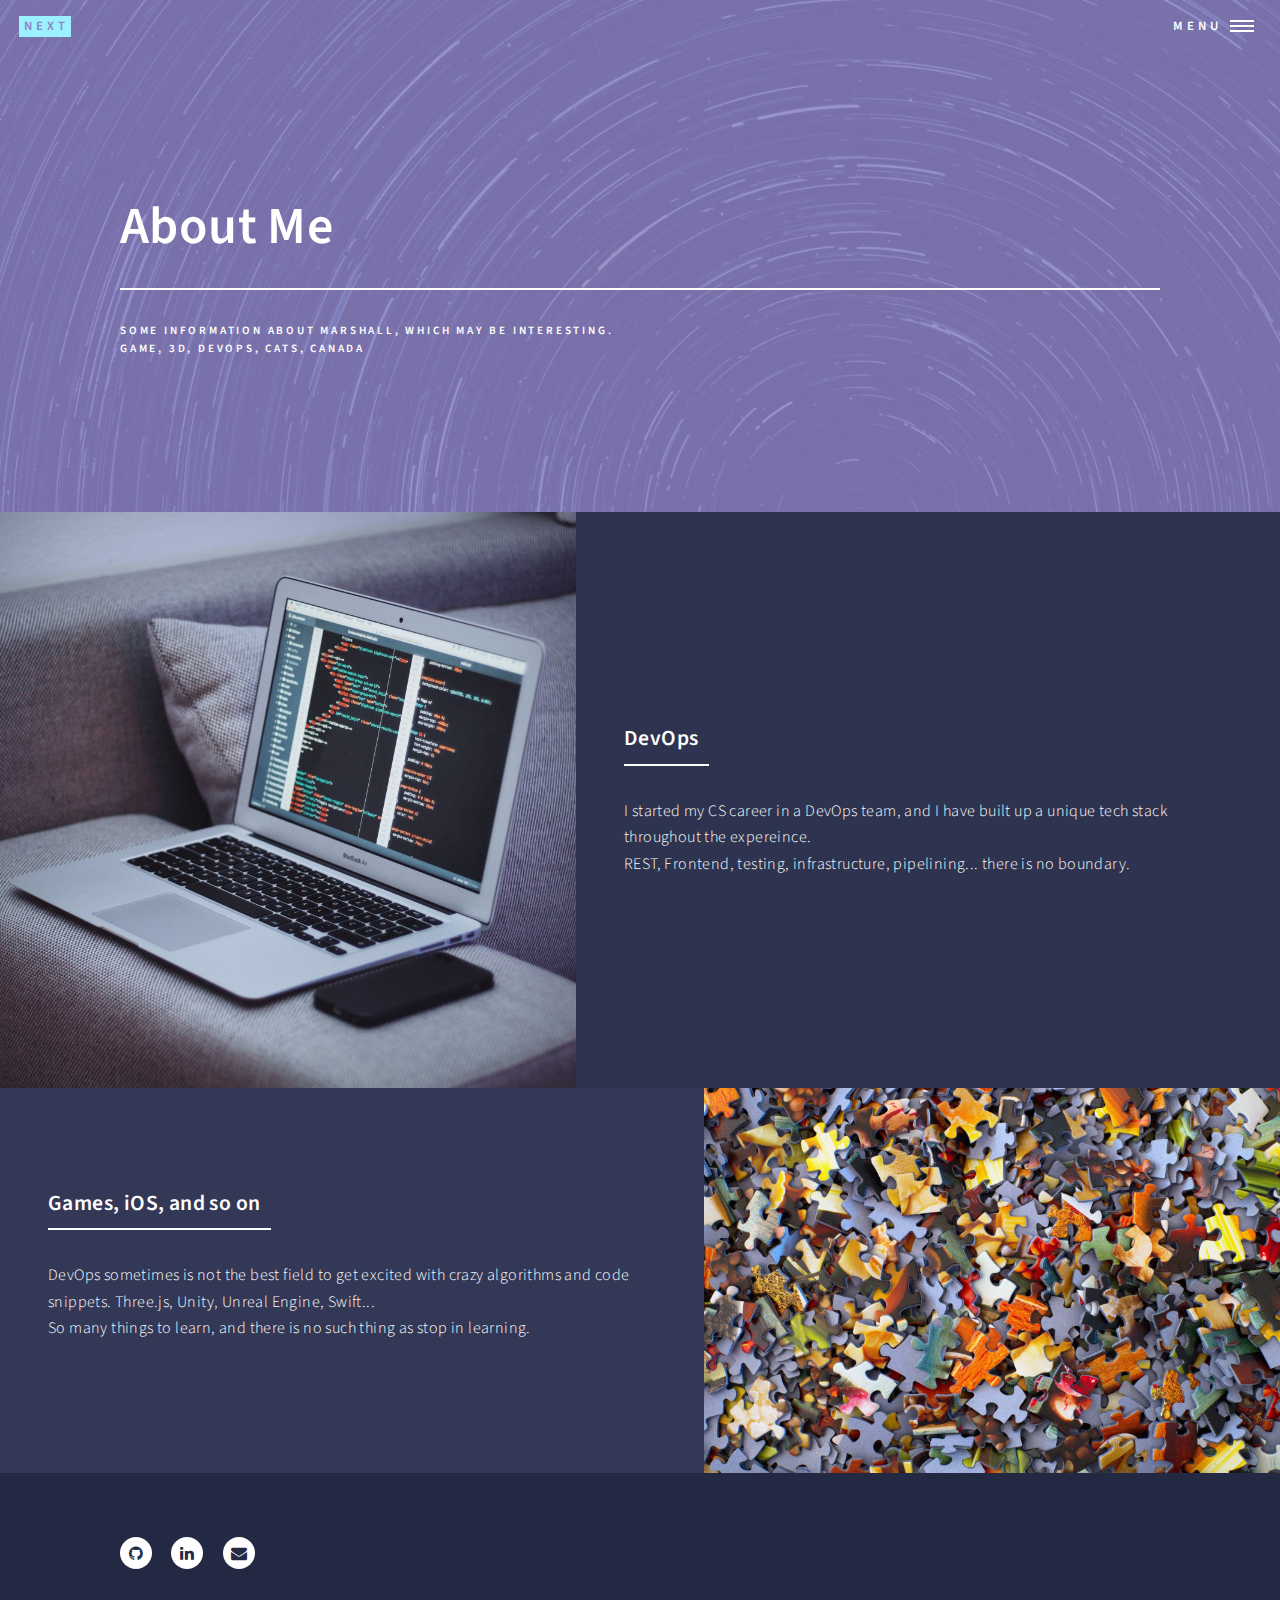
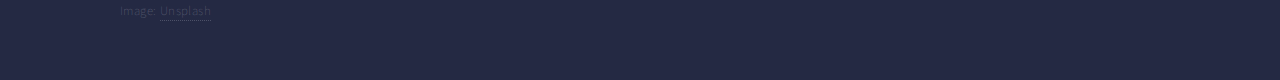
==== AboutMe.html @ 320ac121 "Merge pull request #1 from Marshall-Yun-Lee/floorplan-design" ====
<!DOCTYPE HTML>
<html>
	<head>
		<title>Marshall Lee</title>
		<meta charset="utf-8" />
		<meta name="viewport" content="width=device-width, initial-scale=1, user-scalable=no" />
		<link rel="stylesheet" href="assets/css/main.css" />
		<noscript><link rel="stylesheet" href="assets/css/noscript.css" /></noscript>
	</head>
	<body class="is-preload">

		<!-- Wrapper -->
			<div id="wrapper">

				<!-- Header -->
				<!-- Note: The "styleN" class below should match that of the banner element. -->
					<header id="header" class="alt style2">
						<a href="Portfolio.html" class="logo"><strong>NEXT</strong></a>
						<nav>
							<a href="#menu">Menu</a>
						</nav>
					</header>

				<!-- Menu -->
					<nav id="menu">
						<ul class="links">
							<li><a href="index.html">Home</a></li>
							<li><a href="AboutMe.html">About Me</a></li>
							<li><a href="Portfolio.html">Portfolio</a></li>
							<li><a href="contact.html">Contact Me</a></li>
						</ul>
					</nav>

				<!-- Banner -->
				<!-- Note: The "styleN" class below should match that of the header element. -->
					<section id="banner" class="style2">
						<div class="inner">
							<span class="image">
								<img src="images/metop.png" alt="" />
							</span>
							<header class="major">
								<h1>About Me</h1>
							</header>
							<div class="content">
								<p>Some information about Marshall, which may be interesting. <br/>
								Game, 3D, DevOps, Cats, Canada
								</p>
							</div>
						</div>
					</section>

				<!-- Main -->
					<div id="main">
						<!-- One -->
							<section id="one" class="spotlights">
								<section>
									<a href="#/" class="image">
										<img src="images/com.jpg" alt="" data-position="center center" />
									</a>
									<div class="content">
										<div class="inner">
											<header class="major">
												<h3>DevOps</h3>
											</header>
											<p>I started my CS career in a DevOps team, and I have built up a unique tech stack throughout the expereince. <br/>
											REST, Frontend, testing, infrastructure, pipelining... there is no boundary. </p>
										</div>
									</div>
								</section>
								<section>
									<a href="#/" class="image">
										<img src="images/puz.jpg" alt="" data-position="center center" />
									</a>
									<div class="content">
										<div class="inner">
											<header class="major">
												<h3>Games, iOS, and so on</h3>
											</header>
											<p>DevOps sometimes is not the best field to get excited with crazy algorithms and code snippets. Three.js, Unity, Unreal Engine, Swift...<br/>
												So many things to learn, and there is no such thing as stop in learning.</p>
											<ul class="actions">
												<!-- modify -->
												<!-- <li><a href="generic.html" class="button">Learn more</a></li> -->
											</ul>
										</div>
									</div>
								</section>
							</section>
					</div>
				<!-- Footer -->
					<footer id="footer">
						<div class="inner">
							<ul class="icons">
								<li><a href="https://github.com/Marshall-Yun-Lee" class="icon alt fa-github"><span class="label">GitHub</span></a></li>
								<li><a href="https://www.linkedin.com/in/marshallyunseoklee/" class="icon alt fa-linkedin"><span class="label">LinkedIn</span></a></li>
								<li><a href="mailto:marshall@marshallyunseoklee.com" class="icon alt fa-envelope"><span class="label">Email</span></a></li>

							</ul>
							<ul class="copyright">
								<li>Image: <a href="https://unsplash.com">Unsplash</a></li>
							</ul>
						</div>
					</footer>

			</div>

		<!-- Scripts -->
			<script src="assets/js/jquery.min.js"></script>
			<script src="assets/js/jquery.scrolly.min.js"></script>
			<script src="assets/js/jquery.scrollex.min.js"></script>
			<script src="assets/js/browser.min.js"></script>
			<script src="assets/js/breakpoints.min.js"></script>
			<script src="assets/js/util.js"></script>
			<script src="assets/js/main.js"></script>

	</body>
</html>
---- assets/css/main.css ----
@import url(font-awesome.min.css);
@import url("https://fonts.googleapis.com/css?family=Source+Sans+Pro:300,300italic,600,600italic");

/*
	Forty by HTML5 UP
	html5up.net | @ajlkn
	Free for personal and commercial use under the CCA 3.0 license (html5up.net/license)
*/

html, body, div, span, applet, object,
iframe, h1, h2, h3, h4, h5, h6, p, blockquote,
pre, a, abbr, acronym, address, big, cite,
code, del, dfn, em, img, ins, kbd, q, s, samp,
small, strike, strong, sub, sup, tt, var, b,
u, i, center, dl, dt, dd, ol, ul, li, fieldset,
form, label, legend, table, caption, tbody,
tfoot, thead, tr, th, td, article, aside,
canvas, details, embed, figure, figcaption,
footer, header, hgroup, menu, nav, output, ruby,
section, summary, time, mark, audio, video {
	margin: 0;
	padding: 0;
	border: 0;
	font-size: 100%;
	font: inherit;
	vertical-align: baseline;}

article, aside, details, figcaption, figure,
footer, header, hgroup, menu, nav, section {
	display: block;}

body {
	line-height: 1;
}

ol, ul {
	list-style: none;
}

blockquote, q {
	quotes: none;
}

	blockquote:before, blockquote:after, q:before, q:after {
		content: '';
		content: none;
	}

table {
	border-collapse: collapse;
	border-spacing: 0;
}

body {
	-webkit-text-size-adjust: none;
}

mark {
	background-color: transparent;
	color: inherit;
}

input::-moz-focus-inner {
	border: 0;
	padding: 0;
}

input, select, textarea {
	-moz-appearance: none;
	-webkit-appearance: none;
	-ms-appearance: none;
	appearance: none;
}

/* Basic */

	@-ms-viewport {
		width: device-width;
	}

	body {
		-ms-overflow-style: scrollbar;
	}

	@media screen and (max-width: 480px) {

		html, body {
			min-width: 320px;
		}

	}

	html {
		box-sizing: border-box;
	}

	*, *:before, *:after {
		box-sizing: inherit;
	}

	body {
		background: #242943;
	}

		body.is-preload *, body.is-preload *:before, body.is-preload *:after {
			-moz-animation: none !important;
			-webkit-animation: none !important;
			-ms-animation: none !important;
			animation: none !important;
			-moz-transition: none !important;
			-webkit-transition: none !important;
			-ms-transition: none !important;
			transition: none !important;
		}

/* Type */

	body, input, select, textarea {
		color: #ffffff;
		font-family: "Source Sans Pro", Helvetica, sans-serif;
		font-size: 17pt;
		font-weight: 300;
		letter-spacing: 0.025em;
		line-height: 1.65;
	}

		@media screen and (max-width: 1680px) {

			body, input, select, textarea {
				font-size: 14pt;
			}

		}

		@media screen and (max-width: 1280px) {

			body, input, select, textarea {
				font-size: 12pt;
			}

		}

		@media screen and (max-width: 360px) {

			body, input, select, textarea {
				font-size: 11pt;
			}

		}

	a {
		-moz-transition: color 0.2s ease-in-out, border-bottom-color 0.2s ease-in-out;
		-webkit-transition: color 0.2s ease-in-out, border-bottom-color 0.2s ease-in-out;
		-ms-transition: color 0.2s ease-in-out, border-bottom-color 0.2s ease-in-out;
		transition: color 0.2s ease-in-out, border-bottom-color 0.2s ease-in-out;
		border-bottom: dotted 1px;
		color: inherit;
		text-decoration: none;
	}

		a:hover {
			border-bottom-color: transparent;
			color: #9bf1ff !important;
		}

		a:active {
			color: #53e3fb !important;
		}

	strong, b {
		color: #ffffff;
		font-weight: 600;
	}

	em, i {
		font-style: italic;
	}

	p {
		margin: 0 0 2em 0;
	}

	h1, h2, h3, h4, h5, h6 {
		color: #ffffff;
		font-weight: 600;
		line-height: 1.65;
		margin: 0 0 1em 0;
	}

		h1 a, h2 a, h3 a, h4 a, h5 a, h6 a {
			color: inherit;
			border-bottom: 0;
		}

	h1 {
		font-size: 2.5em;
	}

	h2 {
		font-size: 1.75em;
	}

	h3 {
		font-size: 1.35em;
	}

	h4 {
		font-size: 1.1em;
	}

	h5 {
		font-size: 0.9em;
	}

	h6 {
		font-size: 0.7em;
	}

	@media screen and (max-width: 736px) {

		h1 {
			font-size: 2em;
		}

		h2 {
			font-size: 1.5em;
		}

		h3 {
			font-size: 1.25em;
		}

	}

	sub {
		font-size: 0.8em;
		position: relative;
		top: 0.5em;
	}

	sup {
		font-size: 0.8em;
		position: relative;
		top: -0.5em;
	}

	blockquote {
		border-left: solid 4px rgba(212, 212, 255, 0.1);
		font-style: italic;
		margin: 0 0 2em 0;
		padding: 0.5em 0 0.5em 2em;
	}

	code {
		background: rgba(212, 212, 255, 0.035);
		font-family: "Courier New", monospace;
		font-size: 0.9em;
		margin: 0 0.25em;
		padding: 0.25em 0.65em;
	}

	pre {
		-webkit-overflow-scrolling: touch;
		font-family: "Courier New", monospace;
		font-size: 0.9em;
		margin: 0 0 2em 0;
	}

		pre code {
			display: block;
			line-height: 1.75;
			padding: 1em 1.5em;
			overflow-x: auto;
		}

	hr {
		border: 0;
		border-bottom: solid 1px rgba(212, 212, 255, 0.1);
		margin: 2em 0;
	}

		hr.major {
			margin: 3em 0;
		}

	.align-left {
		text-align: left;
	}

	.align-center {
		text-align: center;
	}

	.align-right {
		text-align: right;
	}

/* Row */

	.row {
		display: flex;
		flex-wrap: wrap;
		box-sizing: border-box;
		align-items: stretch;
	}

		.row > * {
			box-sizing: border-box;
		}

		.row.gtr-uniform > * > :last-child {
			margin-bottom: 0;
		}

		.row.aln-left {
			justify-content: flex-start;
		}

		.row.aln-center {
			justify-content: center;
		}

		.row.aln-right {
			justify-content: flex-end;
		}

		.row.aln-top {
			align-items: flex-start;
		}

		.row.aln-middle {
			align-items: center;
		}

		.row.aln-bottom {
			align-items: flex-end;
		}

		.row > .imp {
			order: -1;
		}

		.row > .col-1 {
			width: 8.3333333333%;
		}

		.row > .off-1 {
			margin-left: 8.3333333333%;
		}

		.row > .col-2 {
			width: 16.6666666667%;
		}

		.row > .off-2 {
			margin-left: 16.6666666667%;
		}

		.row > .col-3 {
			width: 25%;
		}

		.row > .off-3 {
			margin-left: 25%;
		}

		.row > .col-4 {
			width: 33.3333333333%;
		}

		.row > .off-4 {
			margin-left: 33.3333333333%;
		}

		.row > .col-5 {
			width: 41.6666666667%;
		}

		.row > .off-5 {
			margin-left: 41.6666666667%;
		}

		.row > .col-6 {
			width: 50%;
		}

		.row > .off-6 {
			margin-left: 50%;
		}

		.row > .col-7 {
			width: 58.3333333333%;
		}

		.row > .off-7 {
			margin-left: 58.3333333333%;
		}

		.row > .col-8 {
			width: 66.6666666667%;
		}

		.row > .off-8 {
			margin-left: 66.6666666667%;
		}

		.row > .col-9 {
			width: 75%;
		}

		.row > .off-9 {
			margin-left: 75%;
		}

		.row > .col-10 {
			width: 83.3333333333%;
		}

		.row > .off-10 {
			margin-left: 83.3333333333%;
		}

		.row > .col-11 {
			width: 91.6666666667%;
		}

		.row > .off-11 {
			margin-left: 91.6666666667%;
		}

		.row > .col-12 {
			width: 100%;
		}

		.row > .off-12 {
			margin-left: 100%;
		}

		.row.gtr-0 {
			margin-top: 0;
			margin-left: 0em;
		}

			.row.gtr-0 > * {
				padding: 0 0 0 0em;
			}

			.row.gtr-0.gtr-uniform {
				margin-top: 0em;
			}

				.row.gtr-0.gtr-uniform > * {
					padding-top: 0em;
				}

		.row.gtr-25 {
			margin-top: 0;
			margin-left: -0.5em;
		}

			.row.gtr-25 > * {
				padding: 0 0 0 0.5em;
			}

			.row.gtr-25.gtr-uniform {
				margin-top: -0.5em;
			}

				.row.gtr-25.gtr-uniform > * {
					padding-top: 0.5em;
				}

		.row.gtr-50 {
			margin-top: 0;
			margin-left: -1em;
		}

			.row.gtr-50 > * {
				padding: 0 0 0 1em;
			}

			.row.gtr-50.gtr-uniform {
				margin-top: -1em;
			}

				.row.gtr-50.gtr-uniform > * {
					padding-top: 1em;
				}

		.row {
			margin-top: 0;
			margin-left: -2em;
		}

			.row > * {
				padding: 0 0 0 2em;
			}

			.row.gtr-uniform {
				margin-top: -2em;
			}

				.row.gtr-uniform > * {
					padding-top: 2em;
				}

		.row.gtr-150 {
			margin-top: 0;
			margin-left: -3em;
		}

			.row.gtr-150 > * {
				padding: 0 0 0 3em;
			}

			.row.gtr-150.gtr-uniform {
				margin-top: -3em;
			}

				.row.gtr-150.gtr-uniform > * {
					padding-top: 3em;
				}

		.row.gtr-200 {
			margin-top: 0;
			margin-left: -4em;
		}

			.row.gtr-200 > * {
				padding: 0 0 0 4em;
			}

			.row.gtr-200.gtr-uniform {
				margin-top: -4em;
			}

				.row.gtr-200.gtr-uniform > * {
					padding-top: 4em;
				}

		@media screen and (max-width: 1680px) {

			.row {
				display: flex;
				flex-wrap: wrap;
				box-sizing: border-box;
				align-items: stretch;
			}

				.row > * {
					box-sizing: border-box;
				}

				.row.gtr-uniform > * > :last-child {
					margin-bottom: 0;
				}

				.row.aln-left {
					justify-content: flex-start;
				}

				.row.aln-center {
					justify-content: center;
				}

				.row.aln-right {
					justify-content: flex-end;
				}

				.row.aln-top {
					align-items: flex-start;
				}

				.row.aln-middle {
					align-items: center;
				}

				.row.aln-bottom {
					align-items: flex-end;
				}

				.row > .imp-xlarge {
					order: -1;
				}

				.row > .col-1-xlarge {
					width: 8.3333333333%;
				}

				.row > .off-1-xlarge {
					margin-left: 8.3333333333%;
				}

				.row > .col-2-xlarge {
					width: 16.6666666667%;
				}

				.row > .off-2-xlarge {
					margin-left: 16.6666666667%;
				}

				.row > .col-3-xlarge {
					width: 25%;
				}

				.row > .off-3-xlarge {
					margin-left: 25%;
				}

				.row > .col-4-xlarge {
					width: 33.3333333333%;
				}

				.row > .off-4-xlarge {
					margin-left: 33.3333333333%;
				}

				.row > .col-5-xlarge {
					width: 41.6666666667%;
				}

				.row > .off-5-xlarge {
					margin-left: 41.6666666667%;
				}

				.row > .col-6-xlarge {
					width: 50%;
				}

				.row > .off-6-xlarge {
					margin-left: 50%;
				}

				.row > .col-7-xlarge {
					width: 58.3333333333%;
				}

				.row > .off-7-xlarge {
					margin-left: 58.3333333333%;
				}

				.row > .col-8-xlarge {
					width: 66.6666666667%;
				}

				.row > .off-8-xlarge {
					margin-left: 66.6666666667%;
				}

				.row > .col-9-xlarge {
					width: 75%;
				}

				.row > .off-9-xlarge {
					margin-left: 75%;
				}

				.row > .col-10-xlarge {
					width: 83.3333333333%;
				}

				.row > .off-10-xlarge {
					margin-left: 83.3333333333%;
				}

				.row > .col-11-xlarge {
					width: 91.6666666667%;
				}

				.row > .off-11-xlarge {
					margin-left: 91.6666666667%;
				}

				.row > .col-12-xlarge {
					width: 100%;
				}

				.row > .off-12-xlarge {
					margin-left: 100%;
				}

				.row.gtr-0 {
					margin-top: 0;
					margin-left: 0em;
				}

					.row.gtr-0 > * {
						padding: 0 0 0 0em;
					}

					.row.gtr-0.gtr-uniform {
						margin-top: 0em;
					}

						.row.gtr-0.gtr-uniform > * {
							padding-top: 0em;
						}

				.row.gtr-25 {
					margin-top: 0;
					margin-left: -0.5em;
				}

					.row.gtr-25 > * {
						padding: 0 0 0 0.5em;
					}

					.row.gtr-25.gtr-uniform {
						margin-top: -0.5em;
					}

						.row.gtr-25.gtr-uniform > * {
							padding-top: 0.5em;
						}

				.row.gtr-50 {
					margin-top: 0;
					margin-left: -1em;
				}

					.row.gtr-50 > * {
						padding: 0 0 0 1em;
					}

					.row.gtr-50.gtr-uniform {
						margin-top: -1em;
					}

						.row.gtr-50.gtr-uniform > * {
							padding-top: 1em;
						}

				.row {
					margin-top: 0;
					margin-left: -2em;
				}

					.row > * {
						padding: 0 0 0 2em;
					}

					.row.gtr-uniform {
						margin-top: -2em;
					}

						.row.gtr-uniform > * {
							padding-top: 2em;
						}

				.row.gtr-150 {
					margin-top: 0;
					margin-left: -3em;
				}

					.row.gtr-150 > * {
						padding: 0 0 0 3em;
					}

					.row.gtr-150.gtr-uniform {
						margin-top: -3em;
					}

						.row.gtr-150.gtr-uniform > * {
							padding-top: 3em;
						}

				.row.gtr-200 {
					margin-top: 0;
					margin-left: -4em;
				}

					.row.gtr-200 > * {
						padding: 0 0 0 4em;
					}

					.row.gtr-200.gtr-uniform {
						margin-top: -4em;
					}

						.row.gtr-200.gtr-uniform > * {
							padding-top: 4em;
						}

		}

		@media screen and (max-width: 1280px) {

			.row {
				display: flex;
				flex-wrap: wrap;
				box-sizing: border-box;
				align-items: stretch;
			}

				.row > * {
					box-sizing: border-box;
				}

				.row.gtr-uniform > * > :last-child {
					margin-bottom: 0;
				}

				.row.aln-left {
					justify-content: flex-start;
				}

				.row.aln-center {
					justify-content: center;
				}

				.row.aln-right {
					justify-content: flex-end;
				}

				.row.aln-top {
					align-items: flex-start;
				}

				.row.aln-middle {
					align-items: center;
				}

				.row.aln-bottom {
					align-items: flex-end;
				}

				.row > .imp-large {
					order: -1;
				}

				.row > .col-1-large {
					width: 8.3333333333%;
				}

				.row > .off-1-large {
					margin-left: 8.3333333333%;
				}

				.row > .col-2-large {
					width: 16.6666666667%;
				}

				.row > .off-2-large {
					margin-left: 16.6666666667%;
				}

				.row > .col-3-large {
					width: 25%;
				}

				.row > .off-3-large {
					margin-left: 25%;
				}

				.row > .col-4-large {
					width: 33.3333333333%;
				}

				.row > .off-4-large {
					margin-left: 33.3333333333%;
				}

				.row > .col-5-large {
					width: 41.6666666667%;
				}

				.row > .off-5-large {
					margin-left: 41.6666666667%;
				}

				.row > .col-6-large {
					width: 50%;
				}

				.row > .off-6-large {
					margin-left: 50%;
				}

				.row > .col-7-large {
					width: 58.3333333333%;
				}

				.row > .off-7-large {
					margin-left: 58.3333333333%;
				}

				.row > .col-8-large {
					width: 66.6666666667%;
				}

				.row > .off-8-large {
					margin-left: 66.6666666667%;
				}

				.row > .col-9-large {
					width: 75%;
				}

				.row > .off-9-large {
					margin-left: 75%;
				}

				.row > .col-10-large {
					width: 83.3333333333%;
				}

				.row > .off-10-large {
					margin-left: 83.3333333333%;
				}

				.row > .col-11-large {
					width: 91.6666666667%;
				}

				.row > .off-11-large {
					margin-left: 91.6666666667%;
				}

				.row > .col-12-large {
					width: 100%;
				}

				.row > .off-12-large {
					margin-left: 100%;
				}

				.row.gtr-0 {
					margin-top: 0;
					margin-left: 0em;
				}

					.row.gtr-0 > * {
						padding: 0 0 0 0em;
					}

					.row.gtr-0.gtr-uniform {
						margin-top: 0em;
					}

						.row.gtr-0.gtr-uniform > * {
							padding-top: 0em;
						}

				.row.gtr-25 {
					margin-top: 0;
					margin-left: -0.375em;
				}

					.row.gtr-25 > * {
						padding: 0 0 0 0.375em;
					}

					.row.gtr-25.gtr-uniform {
						margin-top: -0.375em;
					}

						.row.gtr-25.gtr-uniform > * {
							padding-top: 0.375em;
						}

				.row.gtr-50 {
					margin-top: 0;
					margin-left: -0.75em;
				}

					.row.gtr-50 > * {
						padding: 0 0 0 0.75em;
					}

					.row.gtr-50.gtr-uniform {
						margin-top: -0.75em;
					}

						.row.gtr-50.gtr-uniform > * {
							padding-top: 0.75em;
						}

				.row {
					margin-top: 0;
					margin-left: -1.5em;
				}

					.row > * {
						padding: 0 0 0 1.5em;
					}

					.row.gtr-uniform {
						margin-top: -1.5em;
					}

						.row.gtr-uniform > * {
							padding-top: 1.5em;
						}

				.row.gtr-150 {
					margin-top: 0;
					margin-left: -2.25em;
				}

					.row.gtr-150 > * {
						padding: 0 0 0 2.25em;
					}

					.row.gtr-150.gtr-uniform {
						margin-top: -2.25em;
					}

						.row.gtr-150.gtr-uniform > * {
							padding-top: 2.25em;
						}

				.row.gtr-200 {
					margin-top: 0;
					margin-left: -3em;
				}

					.row.gtr-200 > * {
						padding: 0 0 0 3em;
					}

					.row.gtr-200.gtr-uniform {
						margin-top: -3em;
					}

						.row.gtr-200.gtr-uniform > * {
							padding-top: 3em;
						}

		}

		@media screen and (max-width: 980px) {

			.row {
				display: flex;
				flex-wrap: wrap;
				box-sizing: border-box;
				align-items: stretch;
			}

				.row > * {
					box-sizing: border-box;
				}

				.row.gtr-uniform > * > :last-child {
					margin-bottom: 0;
				}

				.row.aln-left {
					justify-content: flex-start;
				}

				.row.aln-center {
					justify-content: center;
				}

				.row.aln-right {
					justify-content: flex-end;
				}

				.row.aln-top {
					align-items: flex-start;
				}

				.row.aln-middle {
					align-items: center;
				}

				.row.aln-bottom {
					align-items: flex-end;
				}

				.row > .imp-medium {
					order: -1;
				}

				.row > .col-1-medium {
					width: 8.3333333333%;
				}

				.row > .off-1-medium {
					margin-left: 8.3333333333%;
				}

				.row > .col-2-medium {
					width: 16.6666666667%;
				}

				.row > .off-2-medium {
					margin-left: 16.6666666667%;
				}

				.row > .col-3-medium {
					width: 25%;
				}

				.row > .off-3-medium {
					margin-left: 25%;
				}

				.row > .col-4-medium {
					width: 33.3333333333%;
				}

				.row > .off-4-medium {
					margin-left: 33.3333333333%;
				}

				.row > .col-5-medium {
					width: 41.6666666667%;
				}

				.row > .off-5-medium {
					margin-left: 41.6666666667%;
				}

				.row > .col-6-medium {
					width: 50%;
				}

				.row > .off-6-medium {
					margin-left: 50%;
				}

				.row > .col-7-medium {
					width: 58.3333333333%;
				}

				.row > .off-7-medium {
					margin-left: 58.3333333333%;
				}

				.row > .col-8-medium {
					width: 66.6666666667%;
				}

				.row > .off-8-medium {
					margin-left: 66.6666666667%;
				}

				.row > .col-9-medium {
					width: 75%;
				}

				.row > .off-9-medium {
					margin-left: 75%;
				}

				.row > .col-10-medium {
					width: 83.3333333333%;
				}

				.row > .off-10-medium {
					margin-left: 83.3333333333%;
				}

				.row > .col-11-medium {
					width: 91.6666666667%;
				}

				.row > .off-11-medium {
					margin-left: 91.6666666667%;
				}

				.row > .col-12-medium {
					width: 100%;
				}

				.row > .off-12-medium {
					margin-left: 100%;
				}

				.row.gtr-0 {
					margin-top: 0;
					margin-left: 0em;
				}

					.row.gtr-0 > * {
						padding: 0 0 0 0em;
					}

					.row.gtr-0.gtr-uniform {
						margin-top: 0em;
					}

						.row.gtr-0.gtr-uniform > * {
							padding-top: 0em;
						}

				.row.gtr-25 {
					margin-top: 0;
					margin-left: -0.375em;
				}

					.row.gtr-25 > * {
						padding: 0 0 0 0.375em;
					}

					.row.gtr-25.gtr-uniform {
						margin-top: -0.375em;
					}

						.row.gtr-25.gtr-uniform > * {
							padding-top: 0.375em;
						}

				.row.gtr-50 {
					margin-top: 0;
					margin-left: -0.75em;
				}

					.row.gtr-50 > * {
						padding: 0 0 0 0.75em;
					}

					.row.gtr-50.gtr-uniform {
						margin-top: -0.75em;
					}

						.row.gtr-50.gtr-uniform > * {
							padding-top: 0.75em;
						}

				.row {
					margin-top: 0;
					margin-left: -1.5em;
				}

					.row > * {
						padding: 0 0 0 1.5em;
					}

					.row.gtr-uniform {
						margin-top: -1.5em;
					}

						.row.gtr-uniform > * {
							padding-top: 1.5em;
						}

				.row.gtr-150 {
					margin-top: 0;
					margin-left: -2.25em;
				}

					.row.gtr-150 > * {
						padding: 0 0 0 2.25em;
					}

					.row.gtr-150.gtr-uniform {
						margin-top: -2.25em;
					}

						.row.gtr-150.gtr-uniform > * {
							padding-top: 2.25em;
						}

				.row.gtr-200 {
					margin-top: 0;
					margin-left: -3em;
				}

					.row.gtr-200 > * {
						padding: 0 0 0 3em;
					}

					.row.gtr-200.gtr-uniform {
						margin-top: -3em;
					}

						.row.gtr-200.gtr-uniform > * {
							padding-top: 3em;
						}

		}

		@media screen and (max-width: 736px) {

			.row {
				display: flex;
				flex-wrap: wrap;
				box-sizing: border-box;
				align-items: stretch;
			}

				.row > * {
					box-sizing: border-box;
				}

				.row.gtr-uniform > * > :last-child {
					margin-bottom: 0;
				}

				.row.aln-left {
					justify-content: flex-start;
				}

				.row.aln-center {
					justify-content: center;
				}

				.row.aln-right {
					justify-content: flex-end;
				}

				.row.aln-top {
					align-items: flex-start;
				}

				.row.aln-middle {
					align-items: center;
				}

				.row.aln-bottom {
					align-items: flex-end;
				}

				.row > .imp-small {
					order: -1;
				}

				.row > .col-1-small {
					width: 8.3333333333%;
				}

				.row > .off-1-small {
					margin-left: 8.3333333333%;
				}

				.row > .col-2-small {
					width: 16.6666666667%;
				}

				.row > .off-2-small {
					margin-left: 16.6666666667%;
				}

				.row > .col-3-small {
					width: 25%;
				}

				.row > .off-3-small {
					margin-left: 25%;
				}

				.row > .col-4-small {
					width: 33.3333333333%;
				}

				.row > .off-4-small {
					margin-left: 33.3333333333%;
				}

				.row > .col-5-small {
					width: 41.6666666667%;
				}

				.row > .off-5-small {
					margin-left: 41.6666666667%;
				}

				.row > .col-6-small {
					width: 50%;
				}

				.row > .off-6-small {
					margin-left: 50%;
				}

				.row > .col-7-small {
					width: 58.3333333333%;
				}

				.row > .off-7-small {
					margin-left: 58.3333333333%;
				}

				.row > .col-8-small {
					width: 66.6666666667%;
				}

				.row > .off-8-small {
					margin-left: 66.6666666667%;
				}

				.row > .col-9-small {
					width: 75%;
				}

				.row > .off-9-small {
					margin-left: 75%;
				}

				.row > .col-10-small {
					width: 83.3333333333%;
				}

				.row > .off-10-small {
					margin-left: 83.3333333333%;
				}

				.row > .col-11-small {
					width: 91.6666666667%;
				}

				.row > .off-11-small {
					margin-left: 91.6666666667%;
				}

				.row > .col-12-small {
					width: 100%;
				}

				.row > .off-12-small {
					margin-left: 100%;
				}

				.row.gtr-0 {
					margin-top: 0;
					margin-left: 0em;
				}

					.row.gtr-0 > * {
						padding: 0 0 0 0em;
					}

					.row.gtr-0.gtr-uniform {
						margin-top: 0em;
					}

						.row.gtr-0.gtr-uniform > * {
							padding-top: 0em;
						}

				.row.gtr-25 {
					margin-top: 0;
					margin-left: -0.3125em;
				}

					.row.gtr-25 > * {
						padding: 0 0 0 0.3125em;
					}

					.row.gtr-25.gtr-uniform {
						margin-top: -0.3125em;
					}

						.row.gtr-25.gtr-uniform > * {
							padding-top: 0.3125em;
						}

				.row.gtr-50 {
					margin-top: 0;
					margin-left: -0.625em;
				}

					.row.gtr-50 > * {
						padding: 0 0 0 0.625em;
					}

					.row.gtr-50.gtr-uniform {
						margin-top: -0.625em;
					}

						.row.gtr-50.gtr-uniform > * {
							padding-top: 0.625em;
						}

				.row {
					margin-top: 0;
					margin-left: -1.25em;
				}

					.row > * {
						padding: 0 0 0 1.25em;
					}

					.row.gtr-uniform {
						margin-top: -1.25em;
					}

						.row.gtr-uniform > * {
							padding-top: 1.25em;
						}

				.row.gtr-150 {
					margin-top: 0;
					margin-left: -1.875em;
				}

					.row.gtr-150 > * {
						padding: 0 0 0 1.875em;
					}

					.row.gtr-150.gtr-uniform {
						margin-top: -1.875em;
					}

						.row.gtr-150.gtr-uniform > * {
							padding-top: 1.875em;
						}

				.row.gtr-200 {
					margin-top: 0;
					margin-left: -2.5em;
				}

					.row.gtr-200 > * {
						padding: 0 0 0 2.5em;
					}

					.row.gtr-200.gtr-uniform {
						margin-top: -2.5em;
					}

						.row.gtr-200.gtr-uniform > * {
							padding-top: 2.5em;
						}

		}

		@media screen and (max-width: 480px) {

			.row {
				display: flex;
				flex-wrap: wrap;
				box-sizing: border-box;
				align-items: stretch;
			}

				.row > * {
					box-sizing: border-box;
				}

				.row.gtr-uniform > * > :last-child {
					margin-bottom: 0;
				}

				.row.aln-left {
					justify-content: flex-start;
				}

				.row.aln-center {
					justify-content: center;
				}

				.row.aln-right {
					justify-content: flex-end;
				}

				.row.aln-top {
					align-items: flex-start;
				}

				.row.aln-middle {
					align-items: center;
				}

				.row.aln-bottom {
					align-items: flex-end;
				}

				.row > .imp-xsmall {
					order: -1;
				}

				.row > .col-1-xsmall {
					width: 8.3333333333%;
				}

				.row > .off-1-xsmall {
					margin-left: 8.3333333333%;
				}

				.row > .col-2-xsmall {
					width: 16.6666666667%;
				}

				.row > .off-2-xsmall {
					margin-left: 16.6666666667%;
				}

				.row > .col-3-xsmall {
					width: 25%;
				}

				.row > .off-3-xsmall {
					margin-left: 25%;
				}

				.row > .col-4-xsmall {
					width: 33.3333333333%;
				}

				.row > .off-4-xsmall {
					margin-left: 33.3333333333%;
				}

				.row > .col-5-xsmall {
					width: 41.6666666667%;
				}

				.row > .off-5-xsmall {
					margin-left: 41.6666666667%;
				}

				.row > .col-6-xsmall {
					width: 50%;
				}

				.row > .off-6-xsmall {
					margin-left: 50%;
				}

				.row > .col-7-xsmall {
					width: 58.3333333333%;
				}

				.row > .off-7-xsmall {
					margin-left: 58.3333333333%;
				}

				.row > .col-8-xsmall {
					width: 66.6666666667%;
				}

				.row > .off-8-xsmall {
					margin-left: 66.6666666667%;
				}

				.row > .col-9-xsmall {
					width: 75%;
				}

				.row > .off-9-xsmall {
					margin-left: 75%;
				}

				.row > .col-10-xsmall {
					width: 83.3333333333%;
				}

				.row > .off-10-xsmall {
					margin-left: 83.3333333333%;
				}

				.row > .col-11-xsmall {
					width: 91.6666666667%;
				}

				.row > .off-11-xsmall {
					margin-left: 91.6666666667%;
				}

				.row > .col-12-xsmall {
					width: 100%;
				}

				.row > .off-12-xsmall {
					margin-left: 100%;
				}

				.row.gtr-0 {
					margin-top: 0;
					margin-left: 0em;
				}

					.row.gtr-0 > * {
						padding: 0 0 0 0em;
					}

					.row.gtr-0.gtr-uniform {
						margin-top: 0em;
					}

						.row.gtr-0.gtr-uniform > * {
							padding-top: 0em;
						}

				.row.gtr-25 {
					margin-top: 0;
					margin-left: -0.3125em;
				}

					.row.gtr-25 > * {
						padding: 0 0 0 0.3125em;
					}

					.row.gtr-25.gtr-uniform {
						margin-top: -0.3125em;
					}

						.row.gtr-25.gtr-uniform > * {
							padding-top: 0.3125em;
						}

				.row.gtr-50 {
					margin-top: 0;
					margin-left: -0.625em;
				}

					.row.gtr-50 > * {
						padding: 0 0 0 0.625em;
					}

					.row.gtr-50.gtr-uniform {
						margin-top: -0.625em;
					}

						.row.gtr-50.gtr-uniform > * {
							padding-top: 0.625em;
						}

				.row {
					margin-top: 0;
					margin-left: -1.25em;
				}

					.row > * {
						padding: 0 0 0 1.25em;
					}

					.row.gtr-uniform {
						margin-top: -1.25em;
					}

						.row.gtr-uniform > * {
							padding-top: 1.25em;
						}

				.row.gtr-150 {
					margin-top: 0;
					margin-left: -1.875em;
				}

					.row.gtr-150 > * {
						padding: 0 0 0 1.875em;
					}

					.row.gtr-150.gtr-uniform {
						margin-top: -1.875em;
					}

						.row.gtr-150.gtr-uniform > * {
							padding-top: 1.875em;
						}

				.row.gtr-200 {
					margin-top: 0;
					margin-left: -2.5em;
				}

					.row.gtr-200 > * {
						padding: 0 0 0 2.5em;
					}

					.row.gtr-200.gtr-uniform {
						margin-top: -2.5em;
					}

						.row.gtr-200.gtr-uniform > * {
							padding-top: 2.5em;
						}

		}

/* Section/Article */

	section.special, article.special {
		text-align: center;
	}

	header.major {
		width: -moz-max-content;
		width: -webkit-max-content;
		width: -ms-max-content;
		width: max-content;
		margin-bottom: 2em;
	}

		header.major > :first-child {
			margin-bottom: 0;
			width: calc(100% + 0.5em);
		}

			header.major > :first-child:after {
				content: '';
				background-color: #ffffff;
				display: block;
				height: 2px;
				margin: 0.325em 0 0.5em 0;
				width: 100%;
			}

		header.major > p {
			font-size: 0.7em;
			font-weight: 600;
			letter-spacing: 0.25em;
			margin-bottom: 0;
			text-transform: uppercase;
		}

		body.is-ie header.major > :first-child:after {
			max-width: 9em;
		}

		body.is-ie header.major > h1:after {
			max-width: 100% !important;
		}

	@media screen and (max-width: 736px) {

		header.major > p br {
			display: none;
		}

	}

/* Form */

	form {
		margin: 0 0 2em 0;
	}

		form > :last-child {
			margin-bottom: 0;
		}

		form > .fields {
			display: -moz-flex;
			display: -webkit-flex;
			display: -ms-flex;
			display: flex;
			-moz-flex-wrap: wrap;
			-webkit-flex-wrap: wrap;
			-ms-flex-wrap: wrap;
			flex-wrap: wrap;
			width: calc(100% + 3em);
			margin: -1.5em 0 2em -1.5em;
		}

			form > .fields > .field {
				-moz-flex-grow: 0;
				-webkit-flex-grow: 0;
				-ms-flex-grow: 0;
				flex-grow: 0;
				-moz-flex-shrink: 0;
				-webkit-flex-shrink: 0;
				-ms-flex-shrink: 0;
				flex-shrink: 0;
				padding: 1.5em 0 0 1.5em;
				width: calc(100% - 1.5em);
			}

				form > .fields > .field.half {
					width: calc(50% - 0.75em);
				}

				form > .fields > .field.third {
					width: calc(100%/3 - 0.5em);
				}

				form > .fields > .field.quarter {
					width: calc(25% - 0.375em);
				}

		@media screen and (max-width: 480px) {

			form > .fields {
				width: calc(100% + 3em);
				margin: -1.5em 0 2em -1.5em;
			}

				form > .fields > .field {
					padding: 1.5em 0 0 1.5em;
					width: calc(100% - 1.5em);
				}

					form > .fields > .field.half {
						width: calc(100% - 1.5em);
					}

					form > .fields > .field.third {
						width: calc(100% - 1.5em);
					}

					form > .fields > .field.quarter {
						width: calc(100% - 1.5em);
					}

		}

	label {
		color: #ffffff;
		display: block;
		font-size: 0.8em;
		font-weight: 600;
		letter-spacing: 0.25em;
		margin: 0 0 1em 0;
		text-transform: uppercase;
	}

	input[type="text"],
	input[type="password"],
	input[type="email"],
	input[type="tel"],
	input[type="search"],
	input[type="url"],
	select,
	textarea {
		-moz-appearance: none;
		-webkit-appearance: none;
		-ms-appearance: none;
		appearance: none;
		background: rgba(212, 212, 255, 0.035);
		border: none;
		border-radius: 0;
		color: inherit;
		display: block;
		outline: 0;
		padding: 0 1em;
		text-decoration: none;
		width: 100%;
	}

		input[type="text"]:invalid,
		input[type="password"]:invalid,
		input[type="email"]:invalid,
		input[type="tel"]:invalid,
		input[type="search"]:invalid,
		input[type="url"]:invalid,
		select:invalid,
		textarea:invalid {
			box-shadow: none;
		}

		input[type="text"]:focus,
		input[type="password"]:focus,
		input[type="email"]:focus,
		input[type="tel"]:focus,
		input[type="search"]:focus,
		input[type="url"]:focus,
		select:focus,
		textarea:focus {
			border-color: #9bf1ff;
			box-shadow: 0 0 0 2px #9bf1ff;
		}

	select {
		background-image: url("data:image/svg+xml;charset=utf8,%3Csvg xmlns='http://www.w3.org/2000/svg' width='40' height='40' preserveAspectRatio='none' viewBox='0 0 40 40'%3E%3Cpath d='M9.4,12.3l10.4,10.4l10.4-10.4c0.2-0.2,0.5-0.4,0.9-0.4c0.3,0,0.6,0.1,0.9,0.4l3.3,3.3c0.2,0.2,0.4,0.5,0.4,0.9 c0,0.4-0.1,0.6-0.4,0.9L20.7,31.9c-0.2,0.2-0.5,0.4-0.9,0.4c-0.3,0-0.6-0.1-0.9-0.4L4.3,17.3c-0.2-0.2-0.4-0.5-0.4-0.9 c0-0.4,0.1-0.6,0.4-0.9l3.3-3.3c0.2-0.2,0.5-0.4,0.9-0.4S9.1,12.1,9.4,12.3z' fill='rgba(212, 212, 255, 0.1)' /%3E%3C/svg%3E");
		background-size: 1.25rem;
		background-repeat: no-repeat;
		background-position: calc(100% - 1rem) center;
		height: 2.75em;
		padding-right: 2.75em;
		text-overflow: ellipsis;
	}

		select option {
			color: #ffffff;
			background: #242943;
		}

		select:focus::-ms-value {
			background-color: transparent;
		}

		select::-ms-expand {
			display: none;
		}

	input[type="text"],
	input[type="password"],
	input[type="email"],
	input[type="tel"],
	input[type="search"],
	input[type="url"],
	select {
		height: 2.75em;
	}

	textarea {
		padding: 0.75em 1em;
	}

	input[type="checkbox"],
	input[type="radio"] {
		-moz-appearance: none;
		-webkit-appearance: none;
		-ms-appearance: none;
		appearance: none;
		display: block;
		float: left;
		margin-right: -2em;
		opacity: 0;
		width: 1em;
		z-index: -1;
	}

		input[type="checkbox"] + label,
		input[type="radio"] + label {
			text-decoration: none;
			color: #ffffff;
			cursor: pointer;
			display: inline-block;
			font-weight: 300;
			padding-left: 2.65em;
			padding-right: 0.75em;
			position: relative;
		}

			input[type="checkbox"] + label:before,
			input[type="radio"] + label:before {
				-moz-osx-font-smoothing: grayscale;
				-webkit-font-smoothing: antialiased;
				font-family: FontAwesome;
				font-style: normal;
				font-weight: normal;
				text-transform: none !important;
			}

			input[type="checkbox"] + label:before,
			input[type="radio"] + label:before {
				background: rgba(212, 212, 255, 0.035);
				content: '';
				display: inline-block;
				height: 1.65em;
				left: 0;
				letter-spacing: 0;
				line-height: 1.58125em;
				position: absolute;
				text-align: center;
				top: 0;
				width: 1.65em;
			}

		input[type="checkbox"]:checked + label:before,
		input[type="radio"]:checked + label:before {
			background: #ffffff;
			border-color: #9bf1ff;
			content: '\f00c';
			color: #242943;
		}

		input[type="checkbox"]:focus + label:before,
		input[type="radio"]:focus + label:before {
			box-shadow: 0 0 0 2px #9bf1ff;
		}

	input[type="radio"] + label:before {
		border-radius: 100%;
	}

	::-webkit-input-placeholder {
		color: rgba(244, 244, 255, 0.2) !important;
		opacity: 1.0;
	}

	:-moz-placeholder {
		color: rgba(244, 244, 255, 0.2) !important;
		opacity: 1.0;
	}

	::-moz-placeholder {
		color: rgba(244, 244, 255, 0.2) !important;
		opacity: 1.0;
	}

	:-ms-input-placeholder {
		color: rgba(244, 244, 255, 0.2) !important;
		opacity: 1.0;
	}

/* Box */

	.box {
		border: solid 1px rgba(212, 212, 255, 0.1);
		margin-bottom: 2em;
		padding: 1.5em;
	}

		.box > :last-child,
		.box > :last-child > :last-child,
		.box > :last-child > :last-child > :last-child {
			margin-bottom: 0;
		}

		.box.alt {
			border: 0;
			border-radius: 0;
			padding: 0;
		}

/* Icon */

	.icon {
		text-decoration: none;
		border-bottom: none;
		position: relative;
	}

		.icon:before {
			-moz-osx-font-smoothing: grayscale;
			-webkit-font-smoothing: antialiased;
			font-family: FontAwesome;
			font-style: normal;
			font-weight: normal;
			text-transform: none !important;
		}

		.icon > .label {
			display: none;
		}

		.icon.alt:before {
			background-color: #ffffff;
			border-radius: 100%;
			color: #242943;
			display: inline-block;
			height: 2em;
			line-height: 2em;
			text-align: center;
			width: 2em;
		}

	a.icon.alt:before {
		-moz-transition: background-color 0.2s ease-in-out;
		-webkit-transition: background-color 0.2s ease-in-out;
		-ms-transition: background-color 0.2s ease-in-out;
		transition: background-color 0.2s ease-in-out;
	}

	a.icon.alt:hover:before {
		background-color: #6fc3df;
	}

	a.icon.alt:active:before {
		background-color: #37a6cb;
	}

/* Image */

	.image {
		border: 0;
		display: inline-block;
		position: relative;
	}

		.image img {
			display: block;
		}

		.image.left, .image.right {
			max-width: 30%;
		}

			.image.left img, .image.right img {
				width: 100%;
			}

		.image.left {
			float: left;
			margin: 0 1.5em 1.25em 0;
			top: 0.25em;
		}

		.image.right {
			float: right;
			margin: 0 0 1.25em 1.5em;
			top: 0.25em;
		}

		.image.fit {
			display: block;
			margin: 0 0 2em 0;
			width: 100%;
		}

			.image.fit img {
				width: 100%;
			}

		.image.main {
			display: block;
			margin: 2.5em 0;
			width: 100%;
		}

			.image.main img {
				width: 100%;
			}

			@media screen and (max-width: 736px) {

				.image.main {
					margin: 1.5em 0;
				}

			}

/* List */

	ol {
		list-style: decimal;
		margin: 0 0 2em 0;
		padding-left: 1.25em;
	}

		ol li {
			padding-left: 0.25em;
		}

	ul {
		list-style: disc;
		margin: 0 0 2em 0;
		padding-left: 1em;
	}

		ul li {
			padding-left: 0.5em;
		}

		ul.alt {
			list-style: none;
			padding-left: 0;
		}

			ul.alt li {
				border-top: solid 1px rgba(212, 212, 255, 0.1);
				padding: 0.5em 0;
			}

				ul.alt li:first-child {
					border-top: 0;
					padding-top: 0;
				}

	dl {
		margin: 0 0 2em 0;
	}

		dl dt {
			display: block;
			font-weight: 600;
			margin: 0 0 1em 0;
		}

		dl dd {
			margin-left: 2em;
		}

/* Actions */

	ul.actions {
		display: -moz-flex;
		display: -webkit-flex;
		display: -ms-flex;
		display: flex;
		cursor: default;
		list-style: none;
		margin-left: -1em;
		padding-left: 0;
	}

		ul.actions li {
			padding: 0 0 0 1em;
			vertical-align: middle;
		}

		ul.actions.special {
			-moz-justify-content: center;
			-webkit-justify-content: center;
			-ms-justify-content: center;
			justify-content: center;
			width: 100%;
			margin-left: 0;
		}

			ul.actions.special li:first-child {
				padding-left: 0;
			}

		ul.actions.stacked {
			-moz-flex-direction: column;
			-webkit-flex-direction: column;
			-ms-flex-direction: column;
			flex-direction: column;
			margin-left: 0;
		}

			ul.actions.stacked li {
				padding: 1.3em 0 0 0;
			}

				ul.actions.stacked li:first-child {
					padding-top: 0;
				}

		ul.actions.fit {
			width: calc(100% + 1em);
		}

			ul.actions.fit li {
				-moz-flex-grow: 1;
				-webkit-flex-grow: 1;
				-ms-flex-grow: 1;
				flex-grow: 1;
				-moz-flex-shrink: 1;
				-webkit-flex-shrink: 1;
				-ms-flex-shrink: 1;
				flex-shrink: 1;
				width: 100%;
			}

				ul.actions.fit li > * {
					width: 100%;
				}

			ul.actions.fit.stacked {
				width: 100%;
			}

/* Icons */

	ul.icons {
		cursor: default;
		list-style: none;
		padding-left: 0;
	}

		ul.icons li {
			display: inline-block;
			padding: 0 1em 0 0;
		}

			ul.icons li:last-child {
				padding-right: 0;
			}

		@media screen and (max-width: 736px) {

			ul.icons li {
				padding: 0 0.75em 0 0;
			}

		}

/* Pagination */

	ul.pagination {
		cursor: default;
		list-style: none;
		padding-left: 0;
	}

		ul.pagination li {
			display: inline-block;
			padding-left: 0;
			vertical-align: middle;
		}

			ul.pagination li > .page {
				-moz-transition: background-color 0.2s ease-in-out, color 0.2s ease-in-out;
				-webkit-transition: background-color 0.2s ease-in-out, color 0.2s ease-in-out;
				-ms-transition: background-color 0.2s ease-in-out, color 0.2s ease-in-out;
				transition: background-color 0.2s ease-in-out, color 0.2s ease-in-out;
				border-bottom: 0;
				display: inline-block;
				font-size: 0.8em;
				font-weight: 600;
				height: 1.5em;
				line-height: 1.5em;
				margin: 0 0.125em;
				min-width: 1.5em;
				padding: 0 0.5em;
				text-align: center;
			}

				ul.pagination li > .page.active {
					background-color: #ffffff;
					color: #242943;
				}

					ul.pagination li > .page.active:hover {
						background-color: #9bf1ff;
						color: #242943 !important;
					}

					ul.pagination li > .page.active:active {
						background-color: #53e3fb;
					}

			ul.pagination li:first-child {
				padding-right: 0.75em;
			}

			ul.pagination li:last-child {
				padding-left: 0.75em;
			}

		@media screen and (max-width: 480px) {

			ul.pagination li:nth-child(n+2):nth-last-child(n+2) {
				display: none;
			}

			ul.pagination li:first-child {
				padding-right: 0;
			}

		}

/* Table */

	.table-wrapper {
		-webkit-overflow-scrolling: touch;
		overflow-x: auto;
	}

	table {
		margin: 0 0 2em 0;
		width: 100%;
	}

		table tbody tr {
			border: solid 1px rgba(212, 212, 255, 0.1);
			border-left: 0;
			border-right: 0;
		}

			table tbody tr:nth-child(2n + 1) {
				background-color: rgba(212, 212, 255, 0.035);
			}

		table td {
			padding: 0.75em 0.75em;
		}

		table th {
			color: #ffffff;
			font-size: 0.9em;
			font-weight: 600;
			padding: 0 0.75em 0.75em 0.75em;
			text-align: left;
		}

		table thead {
			border-bottom: solid 2px rgba(212, 212, 255, 0.1);
		}

		table tfoot {
			border-top: solid 2px rgba(212, 212, 255, 0.1);
		}

		table.alt {
			border-collapse: separate;
		}

			table.alt tbody tr td {
				border: solid 1px rgba(212, 212, 255, 0.1);
				border-left-width: 0;
				border-top-width: 0;
			}

				table.alt tbody tr td:first-child {
					border-left-width: 1px;
				}

			table.alt tbody tr:first-child td {
				border-top-width: 1px;
			}

			table.alt thead {
				border-bottom: 0;
			}

			table.alt tfoot {
				border-top: 0;
			}

/* Button */

	input[type="submit"],
	input[type="reset"],
	input[type="button"],
	button,
	.button {
		-moz-appearance: none;
		-webkit-appearance: none;
		-ms-appearance: none;
		appearance: none;
		-moz-transition: background-color 0.2s ease-in-out, box-shadow 0.2s ease-in-out, color 0.2s ease-in-out;
		-webkit-transition: background-color 0.2s ease-in-out, box-shadow 0.2s ease-in-out, color 0.2s ease-in-out;
		-ms-transition: background-color 0.2s ease-in-out, box-shadow 0.2s ease-in-out, color 0.2s ease-in-out;
		transition: background-color 0.2s ease-in-out, box-shadow 0.2s ease-in-out, color 0.2s ease-in-out;
		background-color: transparent;
		border: 0;
		border-radius: 0;
		box-shadow: inset 0 0 0 2px #ffffff;
		color: #ffffff;
		cursor: pointer;
		display: inline-block;
		font-size: 0.8em;
		font-weight: 600;
		height: 3.5em;
		letter-spacing: 0.25em;
		line-height: 3.5em;
		padding: 0 1.75em;
		text-align: center;
		text-decoration: none;
		text-transform: uppercase;
		white-space: nowrap;
	}

		input[type="submit"]:hover, input[type="submit"]:active,
		input[type="reset"]:hover,
		input[type="reset"]:active,
		input[type="button"]:hover,
		input[type="button"]:active,
		button:hover,
		button:active,
		.button:hover,
		.button:active {
			box-shadow: inset 0 0 0 2px #9bf1ff;
			color: #9bf1ff;
		}

		input[type="submit"]:active,
		input[type="reset"]:active,
		input[type="button"]:active,
		button:active,
		.button:active {
			background-color: rgba(155, 241, 255, 0.1);
			box-shadow: inset 0 0 0 2px #53e3fb;
			color: #53e3fb;
		}

		input[type="submit"].icon:before,
		input[type="reset"].icon:before,
		input[type="button"].icon:before,
		button.icon:before,
		.button.icon:before {
			margin-right: 0.5em;
		}

		input[type="submit"].fit,
		input[type="reset"].fit,
		input[type="button"].fit,
		button.fit,
		.button.fit {
			width: 100%;
		}

		input[type="submit"].small,
		input[type="reset"].small,
		input[type="button"].small,
		button.small,
		.button.small {
			font-size: 0.6em;
		}

		input[type="submit"].large,
		input[type="reset"].large,
		input[type="button"].large,
		button.large,
		.button.large {
			font-size: 1.25em;
			height: 3em;
			line-height: 3em;
		}

		input[type="submit"].next,
		input[type="reset"].next,
		input[type="button"].next,
		button.next,
		.button.next {
			padding-right: 4.5em;
			position: relative;
		}

			input[type="submit"].next:before, input[type="submit"].next:after,
			input[type="reset"].next:before,
			input[type="reset"].next:after,
			input[type="button"].next:before,
			input[type="button"].next:after,
			button.next:before,
			button.next:after,
			.button.next:before,
			.button.next:after {
				-moz-transition: opacity 0.2s ease-in-out;
				-webkit-transition: opacity 0.2s ease-in-out;
				-ms-transition: opacity 0.2s ease-in-out;
				transition: opacity 0.2s ease-in-out;
				background-position: center right;
				background-repeat: no-repeat;
				background-size: 36px 24px;
				content: '';
				display: block;
				height: 100%;
				position: absolute;
				right: 1.5em;
				top: 0;
				vertical-align: middle;
				width: 36px;
			}

			input[type="submit"].next:before,
			input[type="reset"].next:before,
			input[type="button"].next:before,
			button.next:before,
			.button.next:before {
				background-image: url("data:image/svg+xml;charset=utf8,%3Csvg xmlns='http://www.w3.org/2000/svg' xmlns:xlink='http://www.w3.org/1999/xlink' width='36px' height='24px' viewBox='0 0 36 24' zoomAndPan='disable'%3E%3Cstyle%3Eline %7B stroke: %23ffffff%3B stroke-width: 2px%3B %7D%3C/style%3E%3Cline x1='0' y1='12' x2='34' y2='12' /%3E%3Cline x1='25' y1='4' x2='34' y2='12.5' /%3E%3Cline x1='25' y1='20' x2='34' y2='11.5' /%3E%3C/svg%3E");
			}

			input[type="submit"].next:after,
			input[type="reset"].next:after,
			input[type="button"].next:after,
			button.next:after,
			.button.next:after {
				background-image: url("data:image/svg+xml;charset=utf8,%3Csvg xmlns='http://www.w3.org/2000/svg' xmlns:xlink='http://www.w3.org/1999/xlink' width='36px' height='24px' viewBox='0 0 36 24' zoomAndPan='disable'%3E%3Cstyle%3Eline %7B stroke: %239bf1ff%3B stroke-width: 2px%3B %7D%3C/style%3E%3Cline x1='0' y1='12' x2='34' y2='12' /%3E%3Cline x1='25' y1='4' x2='34' y2='12.5' /%3E%3Cline x1='25' y1='20' x2='34' y2='11.5' /%3E%3C/svg%3E");
				opacity: 0;
				z-index: 1;
			}

			input[type="submit"].next:hover:after, input[type="submit"].next:active:after,
			input[type="reset"].next:hover:after,
			input[type="reset"].next:active:after,
			input[type="button"].next:hover:after,
			input[type="button"].next:active:after,
			button.next:hover:after,
			button.next:active:after,
			.button.next:hover:after,
			.button.next:active:after {
				opacity: 1;
			}

			@media screen and (max-width: 1280px) {

				input[type="submit"].next,
				input[type="reset"].next,
				input[type="button"].next,
				button.next,
				.button.next {
					padding-right: 5em;
				}

			}

		input[type="submit"].primary,
		input[type="reset"].primary,
		input[type="button"].primary,
		button.primary,
		.button.primary {
			background-color: #ffffff;
			box-shadow: none;
			color: #242943;
		}

			input[type="submit"].primary:hover, input[type="submit"].primary:active,
			input[type="reset"].primary:hover,
			input[type="reset"].primary:active,
			input[type="button"].primary:hover,
			input[type="button"].primary:active,
			button.primary:hover,
			button.primary:active,
			.button.primary:hover,
			.button.primary:active {
				background-color: #9bf1ff;
				color: #242943 !important;
			}

			input[type="submit"].primary:active,
			input[type="reset"].primary:active,
			input[type="button"].primary:active,
			button.primary:active,
			.button.primary:active {
				background-color: #53e3fb;
			}

		input[type="submit"].disabled, input[type="submit"]:disabled,
		input[type="reset"].disabled,
		input[type="reset"]:disabled,
		input[type="button"].disabled,
		input[type="button"]:disabled,
		button.disabled,
		button:disabled,
		.button.disabled,
		.button:disabled {
			pointer-events: none;
			cursor: default;
			opacity: 0.25;
		}

/* Tiles */

	.tiles {
		display: -moz-flex;
		display: -webkit-flex;
		display: -ms-flex;
		display: flex;
		-moz-flex-wrap: wrap;
		-webkit-flex-wrap: wrap;
		-ms-flex-wrap: wrap;
		flex-wrap: wrap;
		border-top: 0 !important;
	}

		.tiles + * {
			border-top: 0 !important;
		}

		.tiles article {
			-moz-align-items: center;
			-webkit-align-items: center;
			-ms-align-items: center;
			align-items: center;
			display: -moz-flex;
			display: -webkit-flex;
			display: -ms-flex;
			display: flex;
			-moz-transition: -moz-transform 0.25s ease, opacity 0.25s ease, -moz-filter 1s ease, -webkit-filter 1s ease;
			-webkit-transition: -webkit-transform 0.25s ease, opacity 0.25s ease, -webkit-filter 1s ease, -webkit-filter 1s ease;
			-ms-transition: -ms-transform 0.25s ease, opacity 0.25s ease, -ms-filter 1s ease, -webkit-filter 1s ease;
			transition: transform 0.25s ease, opacity 0.25s ease, filter 1s ease, -webkit-filter 1s ease;
			padding: 4em 4em 2em 4em ;
			background-position: center;
			background-repeat: no-repeat;
			background-size: cover;
			cursor: default;
			height: 40vh;
			max-height: 40em;
			min-height: 23em;
			overflow: hidden;
			position: relative;
			width: 40%;
		}

			.tiles article .image {
				display: none;
			}

			.tiles article header {
				position: relative;
				z-index: 3;
			}

			.tiles article h3 {
				font-size: 1.75em;
			}

				.tiles article h3 a:hover {
					color: inherit !important;
				}

			.tiles article .link.primary {
				border: 0;
				height: 100%;
				left: 0;
				position: absolute;
				top: 0;
				width: 100%;
				z-index: 4;
			}

			.tiles article:before {
				-moz-transition: opacity 0.5s ease;
				-webkit-transition: opacity 0.5s ease;
				-ms-transition: opacity 0.5s ease;
				transition: opacity 0.5s ease;
				bottom: 0;
				content: '';
				display: block;
				height: 100%;
				left: 0;
				opacity: 0.85;
				position: absolute;
				width: 100%;
				z-index: 2;
			}

			.tiles article:after {
				background-color: rgba(36, 41, 67, 0.25);
				content: '';
				display: block;
				height: 100%;
				left: 0;
				position: absolute;
				top: 0;
				width: 100%;
				z-index: 1;
			}

			.tiles article:hover:before {
				opacity: 0;
			}

			.tiles article.is-transitioning {
				-moz-transform: scale(0.95);
				-webkit-transform: scale(0.95);
				-ms-transform: scale(0.95);
				transform: scale(0.95);
				-moz-filter: blur(0.5em);
				-webkit-filter: blur(0.5em);
				-ms-filter: blur(0.5em);
				filter: blur(0.5em);
				opacity: 0;
			}

			.tiles article:nth-child(4n - 1), .tiles article:nth-child(4n - 2) {
				width: 60%;
			}

			.tiles article:nth-child(6n - 5):before {
				background-color: #6fc3df;
			}

			.tiles article:nth-child(6n - 4):before {
				background-color: #8d82c4;
			}

			.tiles article:nth-child(6n - 3):before {
				background-color: #ec8d81;
			}

			.tiles article:nth-child(6n - 2):before {
				background-color: #e7b788;
			}

			.tiles article:nth-child(6n - 1):before {
				background-color: #8ea9e8;
			}

			.tiles article:nth-child(6n):before {
				background-color: #87c5a4;
			}

		@media screen and (max-width: 1280px) {

			.tiles article {
				padding: 4em 3em 2em 3em ;
				height: 30vh;
				max-height: 30em;
				min-height: 20em;
			}

		}

		@media screen and (max-width: 980px) {

			.tiles article {
				width: 50% !important;
			}

		}

		@media screen and (max-width: 736px) {

			.tiles article {
				padding: 3em 1.5em 1em 1.5em ;
				height: 16em;
				max-height: none;
				min-height: 0;
			}

				.tiles article h3 {
					font-size: 1.5em;
				}

		}

		@media screen and (max-width: 480px) {

			.tiles {
				display: block;
			}

				.tiles article {
					height: 20em;
					width: 100% !important;
				}

		}

/* Contact Method */

	.contact-method {
		margin: 0 0 2em 0;
		padding-left: 3.25em;
		position: relative;
	}

		.contact-method .icon {
			left: 0;
			position: absolute;
			top: 0;
		}

		.contact-method h3 {
			margin: 0 0 0.5em 0;
		}

/* Spotlights */

	.spotlights {
		border-top: 0 !important;
	}

		.spotlights + * {
			border-top: 0 !important;
		}

		.spotlights > section {
			display: -moz-flex;
			display: -webkit-flex;
			display: -ms-flex;
			display: flex;
			-moz-flex-direction: row;
			-webkit-flex-direction: row;
			-ms-flex-direction: row;
			flex-direction: row;
			background-color: #2e3450;
		}

			.spotlights > section > .image {
				background-position: center center;
				background-size: cover;
				border-radius: 0;
				display: block;
				position: relative;
				width: 30%;
			}

				.spotlights > section > .image img {
					border-radius: 0;
					display: block;
					width: 100%;
				}

				.spotlights > section > .image:before {
					background: rgba(36, 41, 67, 0.9);
					content: '';
					display: block;
					height: 100%;
					left: 0;
					opacity: 0;
					position: absolute;
					top: 0;
					width: 100%;
				}

			.spotlights > section > .content {
				display: -moz-flex;
				display: -webkit-flex;
				display: -ms-flex;
				display: flex;
				-moz-flex-direction: column;
				-webkit-flex-direction: column;
				-ms-flex-direction: column;
				flex-direction: column;
				-moz-justify-content: center;
				-webkit-justify-content: center;
				-ms-justify-content: center;
				justify-content: center;
				-moz-align-items: center;
				-webkit-align-items: center;
				-ms-align-items: center;
				align-items: center;
				padding: 2em 3em 0.1em 3em ;
				width: 70%;
			}

				.spotlights > section > .content > .inner {
					margin: 0 auto;
					max-width: 100%;
					width: 65em;
				}

			.spotlights > section:nth-child(2n) {
				-moz-flex-direction: row-reverse;
				-webkit-flex-direction: row-reverse;
				-ms-flex-direction: row-reverse;
				flex-direction: row-reverse;
				background-color: #333856;
			}

				.spotlights > section:nth-child(2n) > .content {
					-moz-align-items: -moz-flex-end;
					-webkit-align-items: -webkit-flex-end;
					-ms-align-items: -ms-flex-end;
					align-items: flex-end;
				}

		@media screen and (max-width: 1680px) {

			.spotlights > section > .image {
				width: 40%;
			}

			.spotlights > section > .content {
				width: 60%;
			}

		}

		@media screen and (max-width: 1280px) {

			.spotlights > section > .image {
				width: 45%;
			}

			.spotlights > section > .content {
				width: 55%;
			}

		}

		@media screen and (max-width: 980px) {

			.spotlights > section {
				display: block;
			}

				.spotlights > section > .image {
					width: 100%;
				}

				.spotlights > section > .content {
					padding: 4em 3em 2em 3em ;
					width: 100%;
				}

		}

		@media screen and (max-width: 736px) {

			.spotlights > section > .content {
				padding: 3em 1.5em 1em 1.5em ;
			}

		}

/* Header */

	@-moz-keyframes reveal-header {
		0% {
			top: -4em;
			opacity: 0;
		}

		100% {
			top: 0;
			opacity: 1;
		}
	}

	@-webkit-keyframes reveal-header {
		0% {
			top: -4em;
			opacity: 0;
		}

		100% {
			top: 0;
			opacity: 1;
		}
	}

	@-ms-keyframes reveal-header {
		0% {
			top: -4em;
			opacity: 0;
		}

		100% {
			top: 0;
			opacity: 1;
		}
	}

	@keyframes reveal-header {
		0% {
			top: -4em;
			opacity: 0;
		}

		100% {
			top: 0;
			opacity: 1;
		}
	}

	#header {
		display: -moz-flex;
		display: -webkit-flex;
		display: -ms-flex;
		display: flex;
		background-color: #2a2f4a;
		box-shadow: 0 0 0.25em 0 rgba(0, 0, 0, 0.15);
		cursor: default;
		font-weight: 600;
		height: 3.25em;
		left: 0;
		letter-spacing: 0.25em;
		line-height: 3.25em;
		margin: 0;
		position: fixed;
		text-transform: uppercase;
		top: 0;
		width: 100%;
		z-index: 10000;
	}

		#header .logo {
			border: 0;
			display: inline-block;
			font-size: 0.8em;
			height: inherit;
			line-height: inherit;
			padding: 0 1.5em;
		}

			#header .logo strong {
				-moz-transition: background-color 0.2s ease-in-out, color 0.2s ease-in-out;
				-webkit-transition: background-color 0.2s ease-in-out, color 0.2s ease-in-out;
				-ms-transition: background-color 0.2s ease-in-out, color 0.2s ease-in-out;
				transition: background-color 0.2s ease-in-out, color 0.2s ease-in-out;
				background-color: #ffffff;
				color: #242943;
				display: inline-block;
				line-height: 1.65em;
				margin-right: 0.325em;
				padding: 0 0.125em 0 0.375em;
			}

			#header .logo:hover strong {
				background-color: #9bf1ff;
			}

			#header .logo:active strong {
				background-color: #53e3fb;
			}

		#header nav {
			display: -moz-flex;
			display: -webkit-flex;
			display: -ms-flex;
			display: flex;
			-moz-justify-content: -moz-flex-end;
			-webkit-justify-content: -webkit-flex-end;
			-ms-justify-content: -ms-flex-end;
			justify-content: flex-end;
			-moz-flex-grow: 1;
			-webkit-flex-grow: 1;
			-ms-flex-grow: 1;
			flex-grow: 1;
			height: inherit;
			line-height: inherit;
		}

			#header nav a {
				border: 0;
				display: block;
				font-size: 0.8em;
				height: inherit;
				line-height: inherit;
				padding: 0 0.75em;
				position: relative;
				vertical-align: middle;
			}

				#header nav a:last-child {
					padding-right: 1.5em;
				}

				#header nav a[href="#menu"] {
					padding-right: 3.325em !important;
				}

					#header nav a[href="#menu"]:before, #header nav a[href="#menu"]:after {
						background-image: url("data:image/svg+xml;charset=utf8,%3Csvg xmlns='http://www.w3.org/2000/svg' width='24' height='32' viewBox='0 0 24 32' preserveAspectRatio='none'%3E%3Cstyle%3Eline %7B stroke-width: 2px%3B stroke: %23ffffff%3B %7D%3C/style%3E%3Cline x1='0' y1='11' x2='24' y2='11' /%3E%3Cline x1='0' y1='21' x2='24' y2='21' /%3E%3Cline x1='0' y1='16' x2='24' y2='16' /%3E%3C/svg%3E");
						background-position: center;
						background-repeat: no-repeat;
						background-size: 24px 32px;
						content: '';
						display: block;
						height: 100%;
						position: absolute;
						right: 1.5em;
						top: 0;
						vertical-align: middle;
						width: 24px;
					}

					#header nav a[href="#menu"]:after {
						-moz-transition: opacity 0.2s ease-in-out;
						-webkit-transition: opacity 0.2s ease-in-out;
						-ms-transition: opacity 0.2s ease-in-out;
						transition: opacity 0.2s ease-in-out;
						background-image: url("data:image/svg+xml;charset=utf8,%3Csvg xmlns='http://www.w3.org/2000/svg' width='24' height='32' viewBox='0 0 24 32' preserveAspectRatio='none'%3E%3Cstyle%3Eline %7B stroke-width: 2px%3B stroke: %239bf1ff%3B %7D%3C/style%3E%3Cline x1='0' y1='11' x2='24' y2='11' /%3E%3Cline x1='0' y1='21' x2='24' y2='21' /%3E%3Cline x1='0' y1='16' x2='24' y2='16' /%3E%3C/svg%3E");
						opacity: 0;
						z-index: 1;
					}

					#header nav a[href="#menu"]:hover:after, #header nav a[href="#menu"]:active:after {
						opacity: 1;
					}

					#header nav a[href="#menu"]:last-child {
						padding-right: 3.875em !important;
					}

						#header nav a[href="#menu"]:last-child:before, #header nav a[href="#menu"]:last-child:after {
							right: 2em;
						}

		#header.reveal {
			-moz-animation: reveal-header 0.35s ease;
			-webkit-animation: reveal-header 0.35s ease;
			-ms-animation: reveal-header 0.35s ease;
			animation: reveal-header 0.35s ease;
		}

		#header.alt {
			-moz-transition: opacity 2.5s ease;
			-webkit-transition: opacity 2.5s ease;
			-ms-transition: opacity 2.5s ease;
			transition: opacity 2.5s ease;
			-moz-transition-delay: 0.75s;
			-webkit-transition-delay: 0.75s;
			-ms-transition-delay: 0.75s;
			transition-delay: 0.75s;
			-moz-animation: none;
			-webkit-animation: none;
			-ms-animation: none;
			animation: none;
			background-color: transparent;
			box-shadow: none;
			position: absolute;
		}

			#header.alt.style1 .logo strong {
				color: #6fc3df;
			}

			#header.alt.style2 .logo strong {
				color: #8d82c4;
			}

			#header.alt.style3 .logo strong {
				color: #ec8d81;
			}

			#header.alt.style4 .logo strong {
				color: #e7b788;
			}

			#header.alt.style5 .logo strong {
				color: #8ea9e8;
			}

			#header.alt.style6 .logo strong {
				color: #87c5a4;
			}

		body.is-preload #header.alt {
			opacity: 0;
		}

		@media screen and (max-width: 1680px) {

			#header nav a[href="#menu"] {
				padding-right: 3.75em !important;
			}

				#header nav a[href="#menu"]:last-child {
					padding-right: 4.25em !important;
				}

		}

		@media screen and (max-width: 1280px) {

			#header nav a[href="#menu"] {
				padding-right: 4em !important;
			}

				#header nav a[href="#menu"]:last-child {
					padding-right: 4.5em !important;
				}

		}

		@media screen and (max-width: 736px) {

			#header {
				height: 2.75em;
				line-height: 2.75em;
			}

				#header .logo {
					padding: 0 1em;
				}

				#header nav a {
					padding: 0 0.5em;
				}

					#header nav a:last-child {
						padding-right: 1em;
					}

					#header nav a[href="#menu"] {
						padding-right: 3.25em !important;
					}

						#header nav a[href="#menu"]:before, #header nav a[href="#menu"]:after {
							right: 0.75em;
						}

						#header nav a[href="#menu"]:last-child {
							padding-right: 4em !important;
						}

							#header nav a[href="#menu"]:last-child:before, #header nav a[href="#menu"]:last-child:after {
								right: 1.5em;
							}

		}

		@media screen and (max-width: 480px) {

			#header .logo span {
				display: none;
			}

			#header nav a[href="#menu"] {
				overflow: hidden;
				padding-right: 0 !important;
				text-indent: 5em;
				white-space: nowrap;
				width: 5em;
			}

				#header nav a[href="#menu"]:before, #header nav a[href="#menu"]:after {
					right: 0;
					width: inherit;
				}

				#header nav a[href="#menu"]:last-child:before, #header nav a[href="#menu"]:last-child:after {
					width: 4em;
					right: 0;
				}

		}

/* Banner */

	#banner {
		-moz-align-items: center;
		-webkit-align-items: center;
		-ms-align-items: center;
		align-items: center;
		background-image: url("../../images/banner.png");
		display: -moz-flex;
		display: -webkit-flex;
		display: -ms-flex;
		display: flex;
		padding: 6em 0 2em 0 ;
		background-attachment: fixed;
		background-position: center;
		background-repeat: no-repeat;
		background-size: cover;
		border-bottom: 0 !important;
		cursor: default;
		height: 60vh;
		margin-bottom: -3.25em;
		max-height: 32em;
		min-height: 22em;
		position: relative;
		top: -3.25em;
	}

		#banner:after {
			-moz-transition: opacity 2.5s ease;
			-webkit-transition: opacity 2.5s ease;
			-ms-transition: opacity 2.5s ease;
			transition: opacity 2.5s ease;
			-moz-transition-delay: 0.75s;
			-webkit-transition-delay: 0.75s;
			-ms-transition-delay: 0.75s;
			transition-delay: 0.75s;
			pointer-events: none;
			background-color: #242943;
			content: '';
			display: block;
			height: 100%;
			left: 0;
			opacity: 0.85;
			position: absolute;
			top: 0;
			width: 100%;
			z-index: 1;
		}

		#banner h1 {
			font-size: 3.25em;
		}

		#banner > .inner {
			-moz-transition: opacity 1.5s ease, -moz-transform 0.5s ease-out, -moz-filter 0.5s ease, -webkit-filter 0.5s ease;
			-webkit-transition: opacity 1.5s ease, -webkit-transform 0.5s ease-out, -webkit-filter 0.5s ease, -webkit-filter 0.5s ease;
			-ms-transition: opacity 1.5s ease, -ms-transform 0.5s ease-out, -ms-filter 0.5s ease, -webkit-filter 0.5s ease;
			transition: opacity 1.5s ease, transform 0.5s ease-out, filter 0.5s ease, -webkit-filter 0.5s ease;
			padding: 0 !important;
			position: relative;
			z-index: 2;
		}

			#banner > .inner .image {
				display: none;
			}

			#banner > .inner header {
				width: auto;
			}

				#banner > .inner header > :first-child {
					width: auto;
				}

					#banner > .inner header > :first-child:after {
						max-width: 100%;
					}

			#banner > .inner .content {
				display: -moz-flex;
				display: -webkit-flex;
				display: -ms-flex;
				display: flex;
				-moz-align-items: center;
				-webkit-align-items: center;
				-ms-align-items: center;
				align-items: center;
				margin: 0 0 2em 0;
			}

				#banner > .inner .content > * {
					margin-right: 1.5em;
					margin-bottom: 0;
				}

				#banner > .inner .content > :last-child {
					margin-right: 0;
				}

				#banner > .inner .content p {
					font-size: 0.7em;
					font-weight: 600;
					letter-spacing: 0.25em;
					text-transform: uppercase;
				}

		#banner.major {
			height: 75vh;
			min-height: 30em;
			max-height: 50em;
		}

			#banner.major.alt {
				opacity: 0.75;
			}

		#banner.style1:after {
			background-color: #6fc3df;
		}

		#banner.style2:after {
			background-color: #8d82c4;
		}

		#banner.style3:after {
			background-color: #ec8d81;
		}

		#banner.style4:after {
			background-color: #e7b788;
		}

		#banner.style5:after {
			background-color: #8ea9e8;
		}

		#banner.style6:after {
			background-color: #87c5a4;
		}

		body.is-preload #banner:after {
			opacity: 1.0;
		}

		body.is-preload #banner > .inner {
			-moz-filter: blur(0.125em);
			-webkit-filter: blur(0.125em);
			-ms-filter: blur(0.125em);
			filter: blur(0.125em);
			-moz-transform: translateX(-0.5em);
			-webkit-transform: translateX(-0.5em);
			-ms-transform: translateX(-0.5em);
			transform: translateX(-0.5em);
			opacity: 0;
		}

		@media screen and (max-width: 1280px) {

			#banner {
				background-attachment: scroll;
			}

		}

		@media screen and (max-width: 736px) {

			#banner {
				padding: 5em 0 1em 0 ;
				height: auto;
				margin-bottom: -2.75em;
				max-height: none;
				min-height: 0;
				top: -2.75em;
			}

				#banner h1 {
					font-size: 2em;
				}

				#banner > .inner .content {
					display: block;
				}

					#banner > .inner .content > * {
						margin-right: 0;
						margin-bottom: 2em;
					}

				#banner.major {
					height: auto;
					min-height: 0;
					max-height: none;
				}

		}

		@media screen and (max-width: 480px) {

			#banner {
				padding: 6em 0 2em 0 ;
			}

				#banner > .inner .content p br {
					display: none;
				}

				#banner.major {
					padding: 8em 0 4em 0 ;
				}

		}

/* Main */

	#main {
		background-color: #2a2f4a;
	}

		#main > * {
			border-top: solid 1px rgba(212, 212, 255, 0.1);
		}

			#main > *:first-child {
				border-top: 0;
			}

			#main > * > .inner {
				padding: 4em 0 2em 0 ;
				margin: 0 auto;
				max-width: 65em;
				width: calc(100% - 6em);
			}

				@media screen and (max-width: 736px) {

					#main > * > .inner {
						padding: 3em 0 1em 0 ;
						width: calc(100% - 3em);
					}

				}

		#main.alt {
			background-color: transparent;
			border-bottom: solid 1px rgba(212, 212, 255, 0.1);
		}

/* Contact */

	#contact {
		border-bottom: solid 1px rgba(212, 212, 255, 0.1);
		overflow-x: hidden;
	}

		#contact > .inner {
			display: -moz-flex;
			display: -webkit-flex;
			display: -ms-flex;
			display: flex;
			padding: 0 !important;
		}

			#contact > .inner > :nth-child(2n - 1) {
				padding: 4em 3em 2em 0 ;
				border-right: solid 1px rgba(212, 212, 255, 0.1);
				width: 60%;
			}

			#contact > .inner > :nth-child(2n) {
				padding-left: 3em;
				width: 40%;
			}

			#contact > .inner > .split {
				padding: 0;
			}

				#contact > .inner > .split > * {
					padding: 3em 0 1em 3em ;
					position: relative;
				}

					#contact > .inner > .split > *:before {
						border-top: solid 1px rgba(212, 212, 255, 0.1);
						content: '';
						display: block;
						margin-left: -3em;
						position: absolute;
						top: 0;
						width: calc(100vw + 3em);
					}

				#contact > .inner > .split > :first-child:before {
					display: none;
				}

		@media screen and (max-width: 980px) {

			#contact > .inner {
				display: block;
			}

				#contact > .inner > :nth-child(2n - 1) {
					padding: 4em 0 2em 0 ;
					border-right: 0;
					width: 100%;
				}

				#contact > .inner > :nth-child(2n) {
					padding-left: 0;
					width: 100%;
				}

				#contact > .inner > .split > * {
					padding: 3em 0 1em 0 ;
				}

				#contact > .inner > .split > :first-child:before {
					display: block;
				}

		}

		@media screen and (max-width: 736px) {

			#contact > .inner > :nth-child(2n - 1) {
				padding: 3em 0 1em 0 ;
			}

		}

/* Footer */

	#footer .copyright {
		font-size: 0.8em;
		list-style: none;
		padding-left: 0;
	}

		#footer .copyright li {
			border-left: solid 1px rgba(212, 212, 255, 0.1);
			color: rgba(244, 244, 255, 0.2);
			display: inline-block;
			line-height: 1;
			margin-left: 1em;
			padding-left: 1em;
		}

			#footer .copyright li:first-child {
				border-left: 0;
				margin-left: 0;
				padding-left: 0;
			}

	@media screen and (max-width: 480px) {

		#footer .copyright li {
			display: block;
			border-left: 0;
			margin-left: 0;
			padding-left: 0;
			line-height: inherit;
		}

	}

/* Wrapper */

	#wrapper {
		-moz-transition: -moz-filter 0.35s ease, -webkit-filter 0.35s ease, opacity 0.375s ease-out;
		-webkit-transition: -webkit-filter 0.35s ease, -webkit-filter 0.35s ease, opacity 0.375s ease-out;
		-ms-transition: -ms-filter 0.35s ease, -webkit-filter 0.35s ease, opacity 0.375s ease-out;
		transition: filter 0.35s ease, -webkit-filter 0.35s ease, opacity 0.375s ease-out;
		padding-top: 3.25em;
	}

		#wrapper.is-transitioning {
			opacity: 0;
		}

		#wrapper > * > .inner {
			padding: 4em 0 2em 0 ;
			margin: 0 auto;
			max-width: 65em;
			width: calc(100% - 6em);
		}

			@media screen and (max-width: 736px) {

				#wrapper > * > .inner {
					padding: 3em 0 1em 0 ;
					width: calc(100% - 3em);
				}

			}

		@media screen and (max-width: 736px) {

			#wrapper {
				padding-top: 2.75em;
			}

		}

/* Menu */

	#menu {
		-moz-transition: -moz-transform 0.35s ease, opacity 0.35s ease, visibility 0.35s;
		-webkit-transition: -webkit-transform 0.35s ease, opacity 0.35s ease, visibility 0.35s;
		-ms-transition: -ms-transform 0.35s ease, opacity 0.35s ease, visibility 0.35s;
		transition: transform 0.35s ease, opacity 0.35s ease, visibility 0.35s;
		-moz-align-items: center;
		-webkit-align-items: center;
		-ms-align-items: center;
		align-items: center;
		display: -moz-flex;
		display: -webkit-flex;
		display: -ms-flex;
		display: flex;
		-moz-justify-content: center;
		-webkit-justify-content: center;
		-ms-justify-content: center;
		justify-content: center;
		pointer-events: none;
		background: rgba(36, 41, 67, 0.9);
		box-shadow: none;
		height: 100%;
		left: 0;
		opacity: 0;
		overflow: hidden;
		padding: 3em 2em;
		position: fixed;
		top: 0;
		visibility: hidden;
		width: 100%;
		z-index: 10002;
	}

		#menu .inner {
			-moz-transition: -moz-transform 0.35s ease-out, opacity 0.35s ease, visibility 0.35s;
			-webkit-transition: -webkit-transform 0.35s ease-out, opacity 0.35s ease, visibility 0.35s;
			-ms-transition: -ms-transform 0.35s ease-out, opacity 0.35s ease, visibility 0.35s;
			transition: transform 0.35s ease-out, opacity 0.35s ease, visibility 0.35s;
			-moz-transform: rotateX(20deg);
			-webkit-transform: rotateX(20deg);
			-ms-transform: rotateX(20deg);
			transform: rotateX(20deg);
			-webkit-overflow-scrolling: touch;
			max-width: 100%;
			max-height: 100vh;
			opacity: 0;
			overflow: auto;
			text-align: center;
			visibility: hidden;
			width: 18em;
		}

			#menu .inner > :first-child {
				margin-top: 2em;
			}

			#menu .inner > :last-child {
				margin-bottom: 3em;
			}

		#menu ul {
			margin: 0 0 1em 0;
		}

			#menu ul.links {
				list-style: none;
				padding: 0;
			}

				#menu ul.links > li {
					padding: 0;
				}

					#menu ul.links > li > a:not(.button) {
						border: 0;
						border-top: solid 1px rgba(212, 212, 255, 0.1);
						display: block;
						font-size: 0.8em;
						font-weight: 600;
						letter-spacing: 0.25em;
						line-height: 4em;
						text-decoration: none;
						text-transform: uppercase;
					}

					#menu ul.links > li > .button {
						display: block;
						margin: 0.5em 0 0 0;
					}

					#menu ul.links > li:first-child > a:not(.button) {
						border-top: 0 !important;
					}

		#menu .close {
			-moz-transition: color 0.2s ease-in-out;
			-webkit-transition: color 0.2s ease-in-out;
			-ms-transition: color 0.2s ease-in-out;
			transition: color 0.2s ease-in-out;
			-webkit-tap-highlight-color: rgba(0, 0, 0, 0);
			border: 0;
			cursor: pointer;
			display: block;
			height: 4em;
			line-height: 4em;
			overflow: hidden;
			padding-right: 1.25em;
			position: absolute;
			right: 0;
			text-align: right;
			text-indent: 8em;
			top: 0;
			vertical-align: middle;
			white-space: nowrap;
			width: 8em;
		}

			#menu .close:before, #menu .close:after {
				-moz-transition: opacity 0.2s ease-in-out;
				-webkit-transition: opacity 0.2s ease-in-out;
				-ms-transition: opacity 0.2s ease-in-out;
				transition: opacity 0.2s ease-in-out;
				background-position: center;
				background-repeat: no-repeat;
				content: '';
				display: block;
				height: 4em;
				position: absolute;
				right: 0;
				top: 0;
				width: 4em;
			}

			#menu .close:before {
				background-image: url("data:image/svg+xml;charset=utf8,%3Csvg xmlns='http://www.w3.org/2000/svg' xmlns:xlink='http://www.w3.org/1999/xlink' width='20px' height='20px' viewBox='0 0 20 20' zoomAndPan='disable'%3E%3Cstyle%3Eline %7B stroke: %23ffffff%3B stroke-width: 2%3B %7D%3C/style%3E%3Cline x1='0' y1='0' x2='20' y2='20' /%3E%3Cline x1='20' y1='0' x2='0' y2='20' /%3E%3C/svg%3E");
			}

			#menu .close:after {
				background-image: url("data:image/svg+xml;charset=utf8,%3Csvg xmlns='http://www.w3.org/2000/svg' xmlns:xlink='http://www.w3.org/1999/xlink' width='20px' height='20px' viewBox='0 0 20 20' zoomAndPan='disable'%3E%3Cstyle%3Eline %7B stroke: %239bf1ff%3B stroke-width: 2%3B %7D%3C/style%3E%3Cline x1='0' y1='0' x2='20' y2='20' /%3E%3Cline x1='20' y1='0' x2='0' y2='20' /%3E%3C/svg%3E");
				opacity: 0;
			}

			#menu .close:hover:after, #menu .close:active:after {
				opacity: 1;
			}

	body.is-ie #menu {
		background: rgba(42, 47, 74, 0.975);
	}

	body.is-menu-visible #wrapper {
		-moz-filter: blur(0.5em);
		-webkit-filter: blur(0.5em);
		-ms-filter: blur(0.5em);
		filter: blur(0.5em);
	}

	body.is-menu-visible #menu {
		pointer-events: auto;
		opacity: 1;
		visibility: visible;
	}

		body.is-menu-visible #menu .inner {
			-moz-transform: none;
			-webkit-transform: none;
			-ms-transform: none;
			transform: none;
			opacity: 1;
			visibility: visible;
		}
---- assets/css/noscript.css ----
/*
	Forty by HTML5 UP
	html5up.net | @ajlkn
	Free for personal and commercial use under the CCA 3.0 license (html5up.net/license)
*/

/* Banner */

	body.is-preload #banner:after {
		opacity: 0.85;
	}

	body.is-preload #banner > .inner {
		-moz-filter: none;
		-webkit-filter: none;
		-ms-filter: none;
		filter: none;
		-moz-transform: none;
		-webkit-transform: none;
		-ms-transform: none;
		transform: none;
		opacity: 1;
	}
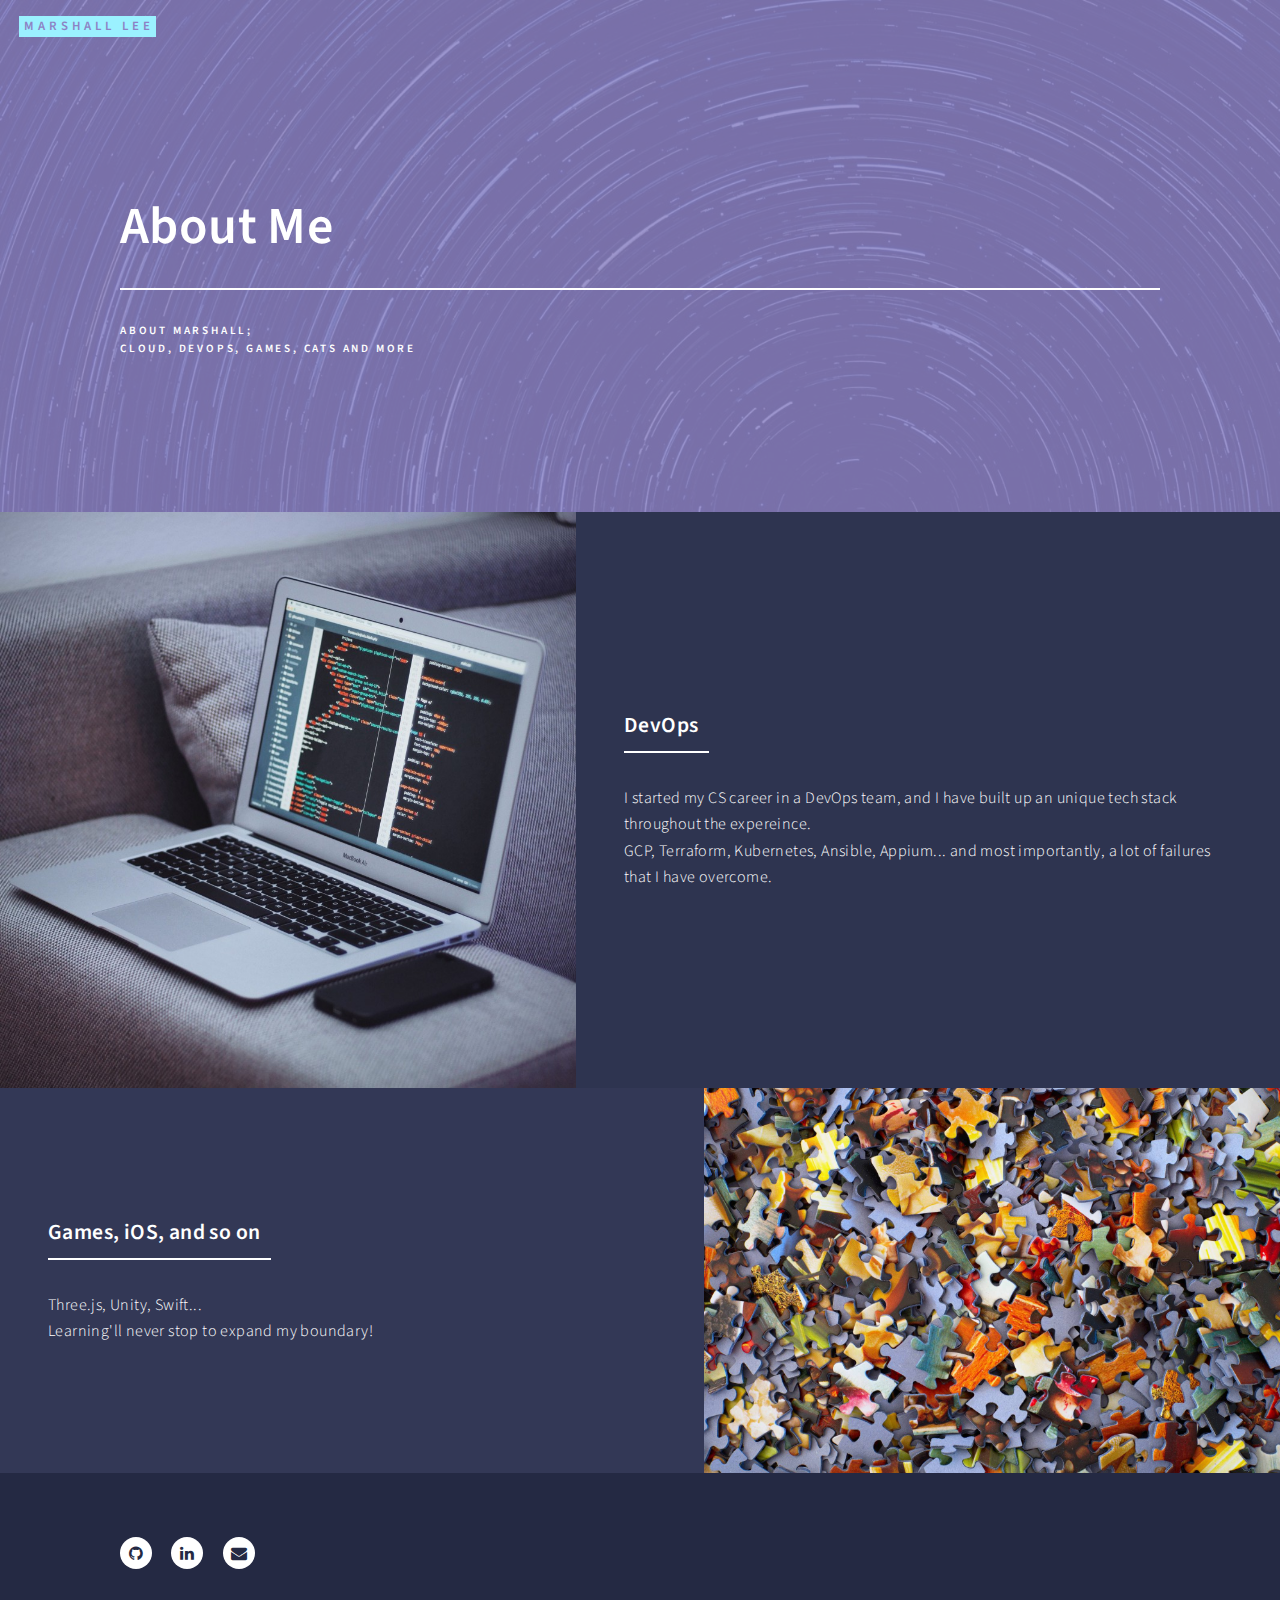
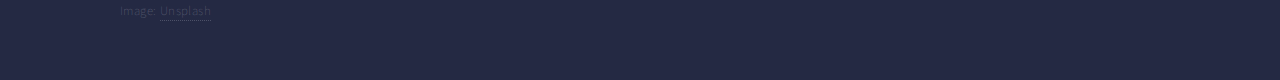
==== commit 29b5b28b: "css update" ====
--- a/AboutMe.html
+++ b/AboutMe.html
@@ -5,31 +5,18 @@
 		<meta charset="utf-8" />
 		<meta name="viewport" content="width=device-width, initial-scale=1, user-scalable=no" />
 		<link rel="stylesheet" href="assets/css/main.css" />
+		<link rel="icon" href="images/thumbnail.png">
 		<noscript><link rel="stylesheet" href="assets/css/noscript.css" /></noscript>
 	</head>
 	<body class="is-preload">
-
 		<!-- Wrapper -->
 			<div id="wrapper">
 
 				<!-- Header -->
 				<!-- Note: The "styleN" class below should match that of the banner element. -->
 					<header id="header" class="alt style2">
-						<a href="Portfolio.html" class="logo"><strong>NEXT</strong></a>
-						<nav>
-							<a href="#menu">Menu</a>
-						</nav>
+						<a href="landing.html" class="logo"><strong>Marshall Lee</strong></a>
 					</header>
-
-				<!-- Menu -->
-					<nav id="menu">
-						<ul class="links">
-							<li><a href="index.html">Home</a></li>
-							<li><a href="AboutMe.html">About Me</a></li>
-							<li><a href="Portfolio.html">Portfolio</a></li>
-							<li><a href="contact.html">Contact Me</a></li>
-						</ul>
-					</nav>
 
 				<!-- Banner -->
 				<!-- Note: The "styleN" class below should match that of the header element. -->
@@ -42,8 +29,8 @@
 								<h1>About Me</h1>
 							</header>
 							<div class="content">
-								<p>Some information about Marshall, which may be interesting. <br/>
-								Game, 3D, DevOps, Cats, Canada
+								<p>About Marshall;<br/>
+								Cloud, DevOps, Games, Cats and more
 								</p>
 							</div>
 						</div>
@@ -62,8 +49,8 @@
 											<header class="major">
 												<h3>DevOps</h3>
 											</header>
-											<p>I started my CS career in a DevOps team, and I have built up a unique tech stack throughout the expereince. <br/>
-											REST, Frontend, testing, infrastructure, pipelining... there is no boundary. </p>
+											<p>I started my CS career in a DevOps team, and I have built up an unique tech stack throughout the expereince. <br/>
+											GCP, Terraform, Kubernetes, Ansible, Appium... and most importantly, a lot of failures that I have overcome.</p>
 										</div>
 									</div>
 								</section>
@@ -76,12 +63,8 @@
 											<header class="major">
 												<h3>Games, iOS, and so on</h3>
 											</header>
-											<p>DevOps sometimes is not the best field to get excited with crazy algorithms and code snippets. Three.js, Unity, Unreal Engine, Swift...<br/>
-												So many things to learn, and there is no such thing as stop in learning.</p>
-											<ul class="actions">
-												<!-- modify -->
-												<!-- <li><a href="generic.html" class="button">Learn more</a></li> -->
-											</ul>
+											<p>Three.js, Unity, Swift...<br/>
+												Learning'll never stop to expand my boundary!</p>
 										</div>
 									</div>
 								</section>
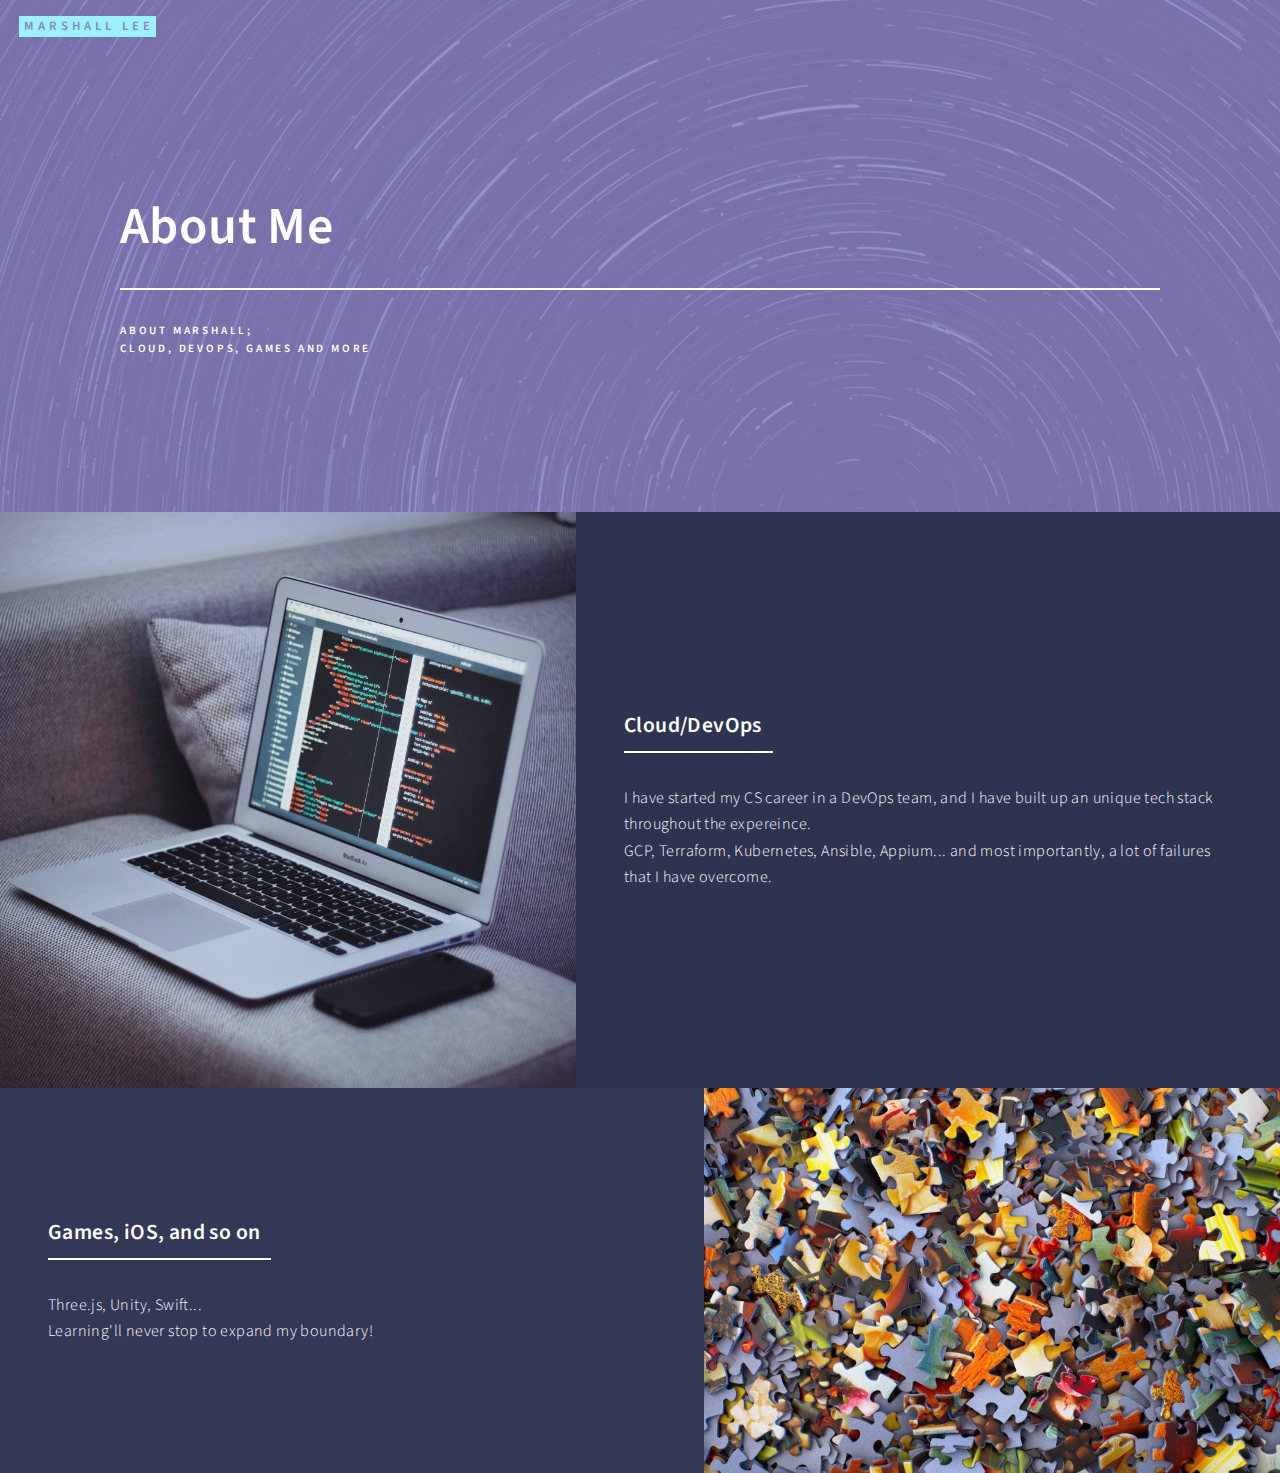
==== commit 907a9964: "Now it only supports Chrome -- added instruction for Safari and FireFox" ====
--- a/AboutMe.html
+++ b/AboutMe.html
@@ -5,86 +5,68 @@
 		<meta charset="utf-8" />
 		<meta name="viewport" content="width=device-width, initial-scale=1, user-scalable=no" />
 		<link rel="stylesheet" href="assets/css/main.css" />
-		<link rel="icon" href="images/thumbnail.png">
 		<noscript><link rel="stylesheet" href="assets/css/noscript.css" /></noscript>
 	</head>
 	<body class="is-preload">
 		<!-- Wrapper -->
 			<div id="wrapper">
 
-				<!-- Header -->
-				<!-- Note: The "styleN" class below should match that of the banner element. -->
-					<header id="header" class="alt style2">
-						<a href="landing.html" class="logo"><strong>Marshall Lee</strong></a>
-					</header>
+			<!-- Header -->
+				<header id="header" class="alt style2">
+					<a href="landing.html" class="logo"><strong>Marshall Lee</strong></a>
+				</header>
 
-				<!-- Banner -->
-				<!-- Note: The "styleN" class below should match that of the header element. -->
-					<section id="banner" class="style2">
-						<div class="inner">
-							<span class="image">
-								<img src="images/metop.png" alt="" />
-							</span>
-							<header class="major">
-								<h1>About Me</h1>
-							</header>
+			<!-- Banner -->
+				<section id="banner" class="style2">
+					<div class="inner">
+						<span class="image">
+							<img src="images/metop.png" alt="" />
+						</span>
+						<header class="major">
+							<h1>About Me</h1>
+						</header>
+						<div class="content">
+							<p>About Marshall;<br/>
+							Cloud, DevOps, Games and more
+							</p>
+						</div>
+					</div>
+				</section>
+
+			<!-- Main -->
+				<div id="main">
+					<!-- One -->
+					<section id="one" class="spotlights">
+						<section>
+							<a href="#/" class="image">
+								<img src="images/com.jpg" alt="" data-position="center center" />
+							</a>
 							<div class="content">
-								<p>About Marshall;<br/>
-								Cloud, DevOps, Games, Cats and more
-								</p>
+								<div class="inner">
+									<header class="major">
+										<h3>Cloud/DevOps</h3>
+									</header>
+									<p>I have started my CS career in a DevOps team, and I have built up an unique tech stack throughout the expereince. <br/>
+									GCP, Terraform, Kubernetes, Ansible, Appium... and most importantly, a lot of failures that I have overcome.</p>
+								</div>
 							</div>
-						</div>
+						</section>
+						<section>
+							<a href="#/" class="image">
+								<img src="images/puz.jpg" alt="" data-position="center center" />
+							</a>
+							<div class="content">
+								<div class="inner">
+									<header class="major">
+										<h3>Games, iOS, and so on</h3>
+									</header>
+									<p>Three.js, Unity, Swift...<br/>
+										Learning'll never stop to expand my boundary!</p>
+								</div>
+							</div>
+						</section>
 					</section>
-
-				<!-- Main -->
-					<div id="main">
-						<!-- One -->
-							<section id="one" class="spotlights">
-								<section>
-									<a href="#/" class="image">
-										<img src="images/com.jpg" alt="" data-position="center center" />
-									</a>
-									<div class="content">
-										<div class="inner">
-											<header class="major">
-												<h3>DevOps</h3>
-											</header>
-											<p>I started my CS career in a DevOps team, and I have built up an unique tech stack throughout the expereince. <br/>
-											GCP, Terraform, Kubernetes, Ansible, Appium... and most importantly, a lot of failures that I have overcome.</p>
-										</div>
-									</div>
-								</section>
-								<section>
-									<a href="#/" class="image">
-										<img src="images/puz.jpg" alt="" data-position="center center" />
-									</a>
-									<div class="content">
-										<div class="inner">
-											<header class="major">
-												<h3>Games, iOS, and so on</h3>
-											</header>
-											<p>Three.js, Unity, Swift...<br/>
-												Learning'll never stop to expand my boundary!</p>
-										</div>
-									</div>
-								</section>
-							</section>
-					</div>
-				<!-- Footer -->
-					<footer id="footer">
-						<div class="inner">
-							<ul class="icons">
-								<li><a href="https://github.com/Marshall-Yun-Lee" class="icon alt fa-github"><span class="label">GitHub</span></a></li>
-								<li><a href="https://www.linkedin.com/in/marshallyunseoklee/" class="icon alt fa-linkedin"><span class="label">LinkedIn</span></a></li>
-								<li><a href="mailto:marshall@marshallyunseoklee.com" class="icon alt fa-envelope"><span class="label">Email</span></a></li>
-
-							</ul>
-							<ul class="copyright">
-								<li>Image: <a href="https://unsplash.com">Unsplash</a></li>
-							</ul>
-						</div>
-					</footer>
-
+			</div>
 			</div>
 
 		<!-- Scripts -->
@@ -95,6 +77,5 @@
 			<script src="assets/js/breakpoints.min.js"></script>
 			<script src="assets/js/util.js"></script>
 			<script src="assets/js/main.js"></script>
-
 	</body>
 </html>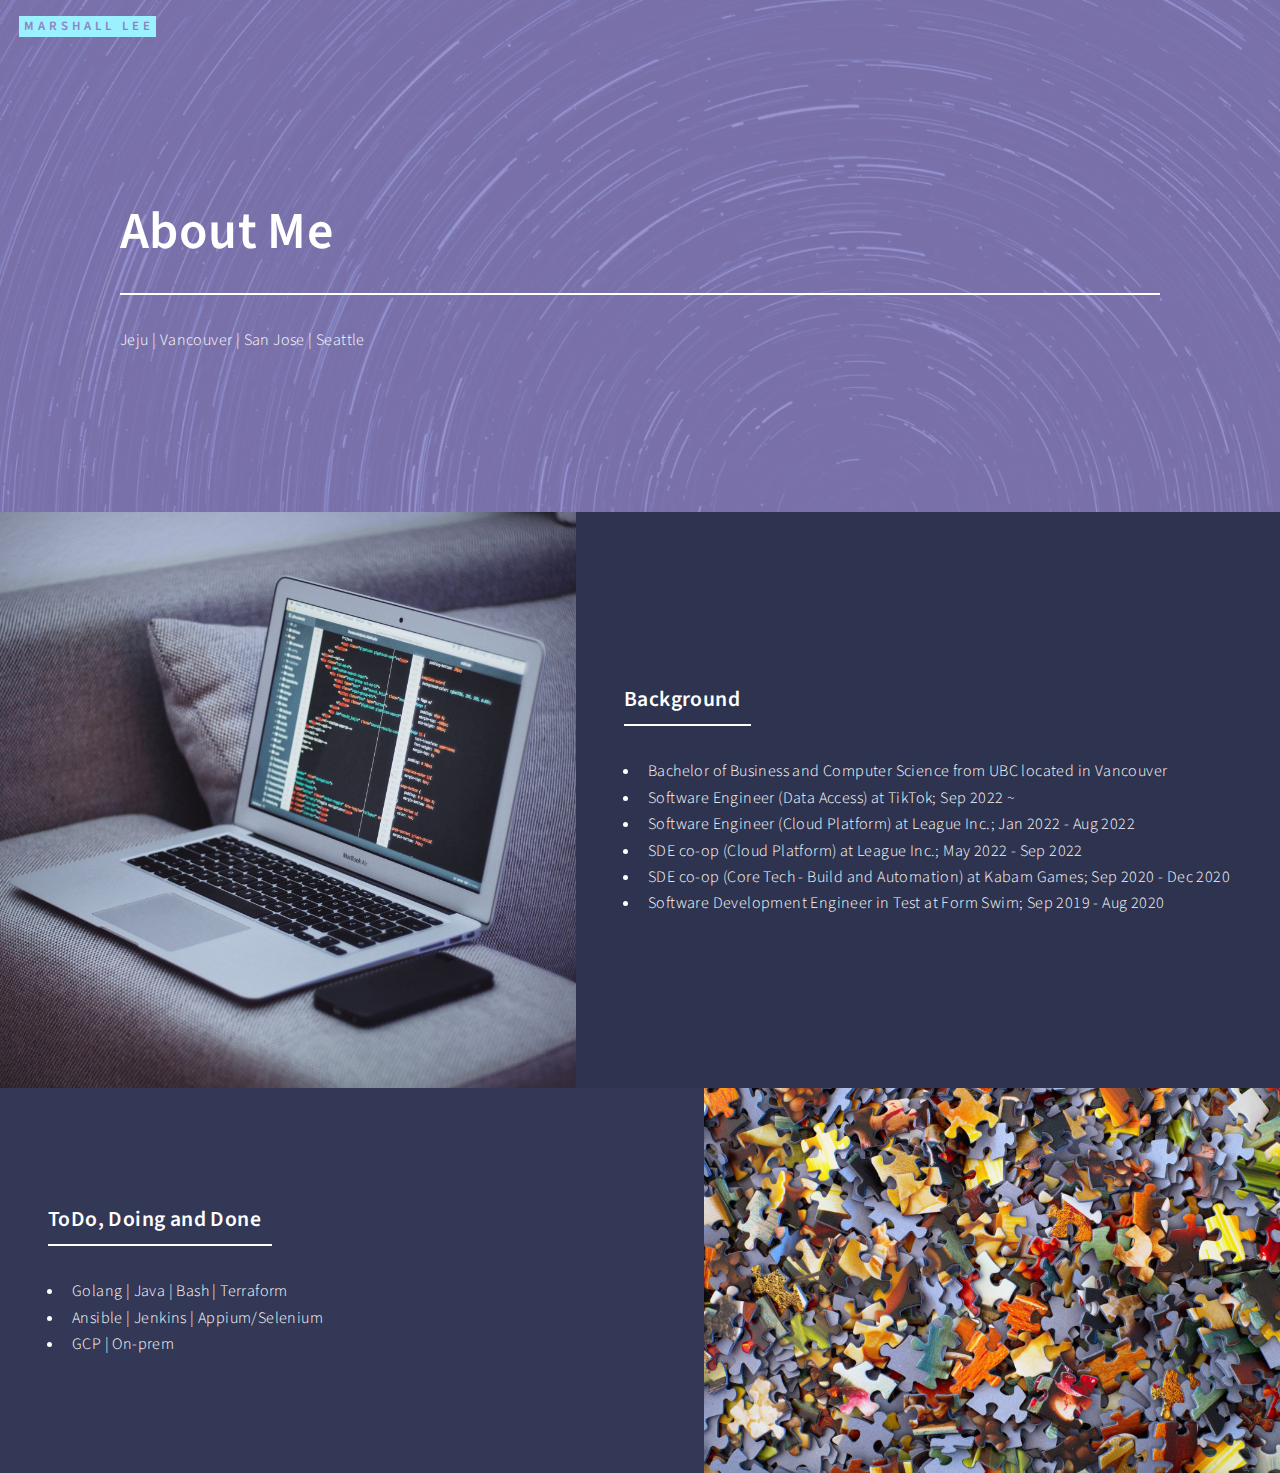
==== commit 03789c78: "FS reorg" ====
--- a/AboutMe.html
+++ b/AboutMe.html
@@ -20,14 +20,14 @@
 				<section id="banner" class="style2">
 					<div class="inner">
 						<span class="image">
-							<img src="images/metop.png" alt="" />
+							<img src="media/metop.png" alt="" />
 						</span>
 						<header class="major">
 							<h1>About Me</h1>
 						</header>
 						<div class="content">
-							<p>About Marshall;<br/>
-							Cloud, DevOps, Games and more
+							<!-- <p>About Marshall;<br/> -->
+							Jeju | Vancouver | San Jose | Seattle
 							</p>
 						</div>
 					</div>
@@ -39,29 +39,38 @@
 					<section id="one" class="spotlights">
 						<section>
 							<a href="#/" class="image">
-								<img src="images/com.jpg" alt="" data-position="center center" />
+								<img src="media/com.jpg" alt="" data-position="center center" />
 							</a>
 							<div class="content">
 								<div class="inner">
 									<header class="major">
-										<h3>Cloud/DevOps</h3>
+										<h3>Background</h3>
 									</header>
-									<p>I have started my CS career in a DevOps team, and I have built up an unique tech stack throughout the expereince. <br/>
-									GCP, Terraform, Kubernetes, Ansible, Appium... and most importantly, a lot of failures that I have overcome.</p>
+									<ul>
+										<li>Bachelor of Business and Computer Science from UBC located in Vancouver</li>
+										<li>Software Engineer (Data Access) at TikTok; Sep 2022 ~ </li>
+										<li>Software Engineer (Cloud Platform) at League Inc.; Jan 2022 - Aug 2022</li>
+										<li>SDE co-op (Cloud Platform) at League Inc.; May 2022 - Sep 2022</li>
+										<li>SDE co-op (Core Tech - Build and Automation) at Kabam Games; Sep 2020 - Dec 2020</li>
+										<li>Software Development Engineer in Test at Form Swim; Sep 2019 - Aug 2020</li>
+									</ul>
 								</div>
 							</div>
 						</section>
 						<section>
 							<a href="#/" class="image">
-								<img src="images/puz.jpg" alt="" data-position="center center" />
+								<img src="media/puz.jpg" alt="" data-position="center center" />
 							</a>
 							<div class="content">
 								<div class="inner">
 									<header class="major">
-										<h3>Games, iOS, and so on</h3>
+										<h3>ToDo, Doing and Done</h3>
 									</header>
-									<p>Three.js, Unity, Swift...<br/>
-										Learning'll never stop to expand my boundary!</p>
+									<ul>
+										<li>Golang | Java | Bash | Terraform</li>
+										<li>Ansible | Jenkins | Appium/Selenium </li>
+										<li>GCP | On-prem </li>
+									</ul>
 								</div>
 							</div>
 						</section>
--- a/assets/css/main.css
+++ b/assets/css/main.css
@@ -86,6 +86,10 @@
 
 		html, body {
 			min-width: 320px;
+		}
+		
+		video {
+			width: 100%;
 		}
 
 	}
@@ -2096,6 +2100,9 @@
 		text-decoration: none;
 		border-bottom: none;
 		position: relative;
+		text-align: center;
+		justify-content: center;
+		align-items: center;
 	}
 
 		.icon:before {
@@ -2120,6 +2127,8 @@
 			line-height: 2em;
 			text-align: center;
 			width: 2em;
+			margin: auto;
+			padding-left: 10%;
 		}
 
 	a.icon.alt:before {
@@ -2127,6 +2136,8 @@
 		-webkit-transition: background-color 0.2s ease-in-out;
 		-ms-transition: background-color 0.2s ease-in-out;
 		transition: background-color 0.2s ease-in-out;
+		margin: auto;
+		padding-left: 10%;
 	}
 
 	a.icon.alt:hover:before {
@@ -3359,7 +3370,7 @@
 		-webkit-align-items: center;
 		-ms-align-items: center;
 		align-items: center;
-		background-image: url("../../images/banner.png");
+		background-image: url("../../media/banner.png");
 		display: -moz-flex;
 		display: -webkit-flex;
 		display: -ms-flex;
@@ -3928,4 +3939,4 @@
 			transform: none;
 			opacity: 1;
 			visibility: visible;
-		}+		}
